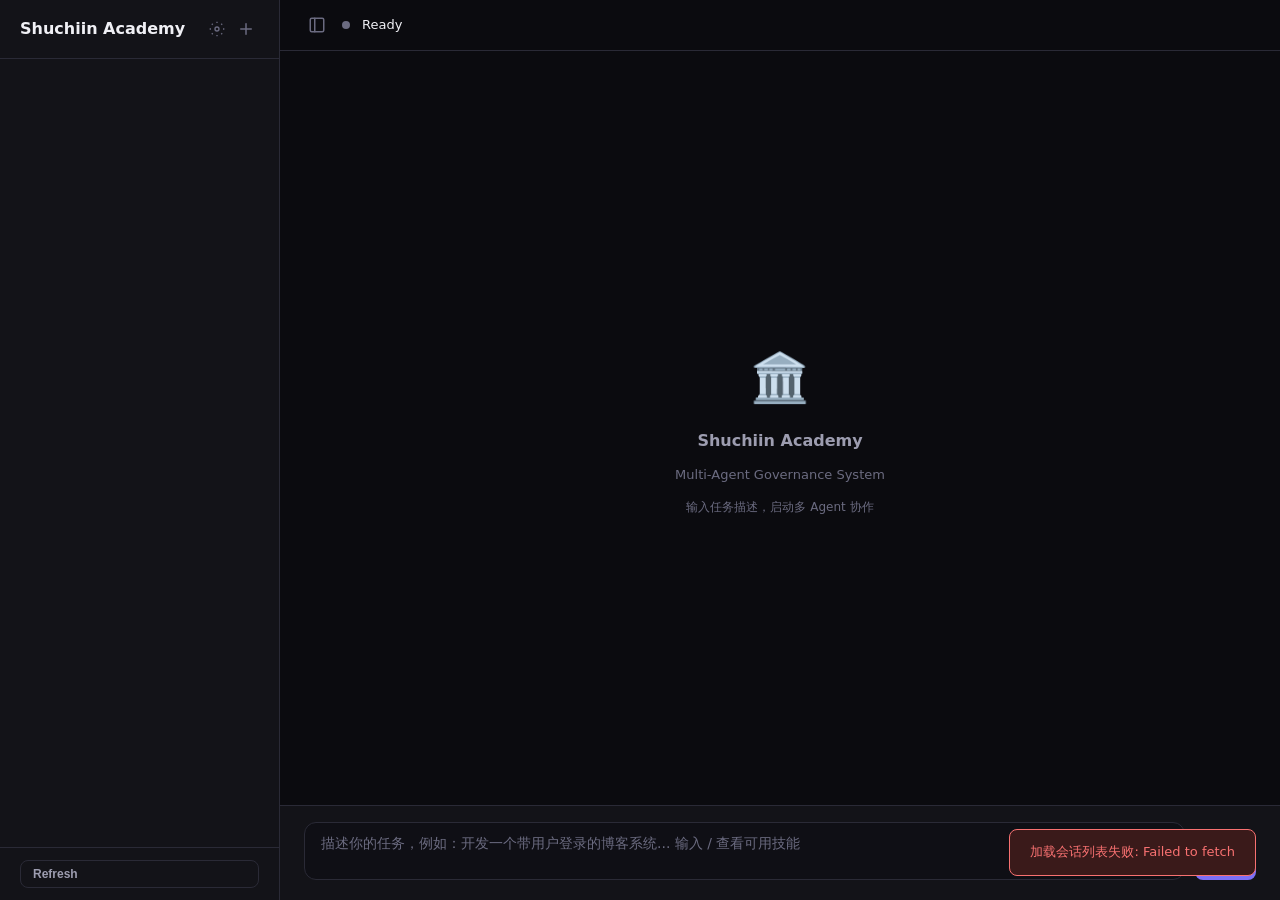
==== static/index.html @ 355af52c "feat: Shuchiin Academy v2.1 — LangGraph 四 Agent 并行工作流 - CEO → Researcher → Developer×2 → Reviewer×2 " ====
<!DOCTYPE html>
<html lang="zh-CN">
<head>
<meta charset="UTF-8">
<meta name="viewport" content="width=device-width, initial-scale=1.0">
<title>Shuchiin Academy</title>
<style>
  :root {
    --bg-root: #0b0b0f;
    --bg-surface: #131318;
    --bg-card: #1a1a22;
    --bg-hover: #22222c;
    --bg-input: #0f0f15;
    --border: #2a2a36;
    --border-focus: #4f4f66;
    --text-primary: #f0f0f5;
    --text-secondary: #9d9db0;
    --text-muted: #6b6b80;
    --accent: #7c6ff7;
    --accent-hover: #9588ff;
    --accent-dim: #2a2545;
    --green: #4ade80;
    --green-dim: #1a3a24;
    --red: #f87171;
    --red-dim: #3a1a1a;
    --yellow: #fbbf24;
    --yellow-dim: #3a3010;
    --blue: #60a5fa;
    --blue-dim: #1a2a40;
    --radius: 12px;
    --radius-sm: 8px;
    --radius-xs: 6px;
    --font-mono: 'JetBrains Mono', 'Fira Code', 'Cascadia Code', monospace;
    --font-sans: -apple-system, BlinkMacSystemFont, 'Segoe UI', system-ui, sans-serif;
    --sidebar-width: 280px;
  }
  * { box-sizing: border-box; margin: 0; padding: 0; }
  body {
    font-family: var(--font-sans);
    background: var(--bg-root);
    color: var(--text-primary);
    min-height: 100vh;
    line-height: 1.6;
    -webkit-font-smoothing: antialiased;
  }
  #app { display: flex; height: 100vh; }

  /* Sidebar */
  #sidebar {
    width: var(--sidebar-width); min-width: var(--sidebar-width);
    background: var(--bg-surface);
    border-right: 1px solid var(--border);
    display: flex; flex-direction: column;
    overflow: hidden;
    transition: width .2s, min-width .2s;
  }
  #sidebar.collapsed {
    width: 0; min-width: 0;
    border-right: none;
  }
  .sidebar-header {
    padding: 16px 20px;
    border-bottom: 1px solid var(--border);
    display: flex; align-items: center; justify-content: space-between;
  }
  .sidebar-header h1 {
    font-size: 16px; font-weight: 600;
    color: var(--text-primary);
  }
  .sidebar-header button {
    background: transparent; border: none; color: var(--text-muted);
    cursor: pointer; padding: 4px; border-radius: var(--radius-xs);
    display: flex; align-items: center; justify-content: center;
    transition: color .15s, background .15s;
  }
  .sidebar-header button:hover { color: var(--text-primary); background: var(--bg-hover); }
  .sidebar-sessions {
    flex: 1; overflow-y: auto; padding: 8px;
  }
  .session-item {
    padding: 10px 12px; border-radius: var(--radius-sm);
    cursor: pointer; font-size: 13px; color: var(--text-secondary);
    transition: background .15s; margin-bottom: 2px;
    display: flex; align-items: center; gap: 8px;
  }
  .session-item:hover { background: var(--bg-hover); color: var(--text-primary); }
  .session-item.active { background: var(--accent-dim); color: var(--accent); }
  .session-item .icon { font-size: 14px; flex-shrink: 0; }
  .session-item .title {
    flex: 1; min-width: 0;
    overflow: hidden; text-overflow: ellipsis; white-space: nowrap;
  }
  .session-item .steps {
    font-size: 11px; color: var(--text-muted);
    background: var(--bg-card); padding: 2px 8px; border-radius: 10px;
    flex-shrink: 0;
  }
  .sidebar-footer {
    padding: 12px 20px; border-top: 1px solid var(--border);
    display: flex; gap: 8px;
  }

  /* Main */
  #main {
    flex: 1; display: flex; flex-direction: column;
    overflow: hidden; min-width: 0;
  }
  .main-header {
    padding: 12px 24px; border-bottom: 1px solid var(--border);
    display: flex; align-items: center; gap: 12px;
    flex-shrink: 0;
  }
  .main-header .status-dot {
    width: 8px; height: 8px; border-radius: 50%; display: inline-block;
  }
  .status-dot.idle { background: var(--text-muted); }
  .status-dot.running { background: var(--green); animation: pulse 1.5s infinite; }
  .status-dot.error { background: var(--red); }
  .status-dot.disconnected { background: var(--yellow); }
  @keyframes pulse { 0%,100%{opacity:1} 50%{opacity:.4} }
  .main-header .status-text { font-size: 13px; font-weight: 500; }
  .main-header .spacer { flex: 1; }

  /* Chat area */
  .chat-area {
    flex: 1; overflow-y: auto; padding: 24px;
    display: flex; flex-direction: column; gap: 16px;
  }

  /* Input area */
  .input-area {
    padding: 16px 24px 20px; border-top: 1px solid var(--border);
    background: var(--bg-surface);
  }
  .input-row { display: flex; gap: 10px; align-items: flex-end; }
  #task-input {
    flex: 1; resize: none;
    background: var(--bg-input); color: var(--text-primary);
    border: 1px solid var(--border); border-radius: var(--radius);
    padding: 12px 16px; font-size: 14px; font-family: var(--font-sans);
    outline: none; min-height: 48px; max-height: 120px;
    transition: border-color .2s;
  }
  #task-input:focus { border-color: var(--accent); }
  #task-input::placeholder { color: var(--text-muted); }
  .btn {
    display: inline-flex; align-items: center; gap: 6px;
    padding: 10px 18px; border-radius: var(--radius-sm);
    font-size: 13px; font-weight: 600; cursor: pointer; border: none;
    transition: all .15s; white-space: nowrap;
  }
  .btn-primary { background: var(--accent); color: #fff; }
  .btn-primary:hover { background: var(--accent-hover); }
  .btn-primary:disabled { opacity: .4; cursor: not-allowed; }
  .btn-ghost {
    background: transparent; color: var(--text-secondary);
    border: 1px solid var(--border);
  }
  .btn-ghost:hover { background: var(--bg-hover); color: var(--text-primary); }
  .btn-sm { padding: 6px 12px; font-size: 12px; }

  /* Cards */
  .card {
    background: var(--bg-card); border: 1px solid var(--border);
    border-radius: var(--radius); padding: 16px;
    animation: fadeIn .2s;
  }
  .card.user { border-left: 3px solid var(--accent); }
  .card.system { border-left: 3px solid var(--border); }
  .card.task-card { border-left: 3px solid var(--blue); }
  .card-header {
    font-size: 12px; font-weight: 600; color: var(--text-muted);
    margin-bottom: 8px; text-transform: uppercase; letter-spacing: .5px;
  }

  /* Task Panel */
  .task-panel { display: flex; flex-direction: column; gap: 8px; }
  .task-card {
    background: var(--bg-card); border: 1px solid var(--border);
    border-radius: var(--radius-sm); padding: 12px 16px;
    transition: border-color .3s, background .3s;
    animation: fadeIn .2s;
  }
  .task-card.running { border-color: var(--accent); }
  .task-card.done { border-left: 3px solid var(--green); opacity: .85; }
  .task-card-header {
    display: flex; align-items: center; gap: 8px;
    font-size: 13px; font-weight: 600; color: var(--text-primary);
  }
  .task-card-header .role-badge {
    font-size: 11px; padding: 2px 8px; border-radius: 10px;
    background: var(--accent-dim); color: var(--accent); flex-shrink: 0;
  }
  .task-card.done .role-badge { background: var(--green-dim); color: var(--green); }
  .task-desc { flex: 1; }
  .task-chain {
    margin-top: 8px; margin-left: 22px; padding-left: 12px;
    border-left: 2px solid var(--border);
    display: flex; flex-direction: column; gap: 4px;
  }
  .chain-step {
    font-size: 11px; color: var(--text-muted); padding: 2px 0;
    display: flex; align-items: center; gap: 6px;
  }
  .chain-step .dot {
    width: 6px; height: 6px; border-radius: 50%; flex-shrink: 0;
    background: var(--border);
  }
  .chain-step.research .dot { background: #c084fc; }
  .chain-step.review-pass .dot { background: var(--green); }

  /* Result summary */
  .result-summary {
    display: flex; gap: 12px; flex-wrap: wrap; margin-top: 12px;
  }
  .stat {
    background: var(--bg-card); border: 1px solid var(--border);
    border-radius: var(--radius-sm); padding: 12px 16px;
    text-align: center; min-width: 80px;
  }
  .stat .value { font-size: 20px; font-weight: 700; }
  .stat .label { font-size: 11px; color: var(--text-muted); margin-top: 2px; }
  .stat.green .value { color: var(--green); }
  .stat.blue .value { color: var(--blue); }

  /* Loading */
  .spinner {
    width: 18px; height: 18px; border: 2px solid var(--border);
    border-top-color: var(--accent); border-radius: 50%;
    animation: spin .6s linear infinite; display: none;
  }
  .spinner.active { display: inline-block; }
  @keyframes spin { to { transform: rotate(360deg); } }

  /* Toast */
  #toast {
    position: fixed; bottom: 24px; right: 24px;
    padding: 12px 20px; border-radius: var(--radius-sm);
    font-size: 13px; font-weight: 500; z-index: 100;
    opacity: 0; transform: translateY(10px);
    transition: all .3s;
  }
  #toast.show { opacity: 1; transform: translateY(0); }
  #toast.error { background: var(--red-dim); color: var(--red); border: 1px solid var(--red); }
  #toast.success { background: var(--green-dim); color: var(--green); border: 1px solid var(--green); }
  #toast.warn { background: var(--yellow-dim); color: var(--yellow); border: 1px solid var(--yellow); }

  /* Empty state */
  .empty-state {
    display: flex; flex-direction: column; align-items: center; justify-content: center;
    height: 100%; gap: 12px; color: var(--text-muted);
  }
  .empty-state .emoji { font-size: 48px; }
  .empty-state h3 { font-size: 16px; color: var(--text-secondary); }

  /* Scrollbar */
  ::-webkit-scrollbar { width: 6px; }
  ::-webkit-scrollbar-track { background: transparent; }
  ::-webkit-scrollbar-thumb { background: var(--border); border-radius: 3px; }
  ::-webkit-scrollbar-thumb:hover { background: var(--border-focus); }

/* Skill autocomplete dropdown */
.skill-dropdown {
  position: absolute; bottom: 100%; left: 0; right: 0;
  background: var(--bg-card); border: 1px solid var(--border);
  border-radius: var(--radius-sm); max-height: 200px; overflow-y: auto;
  display: none; z-index: 10; margin-bottom: 4px;
}
.skill-dropdown.show { display: block; }
.skill-dropdown-item {
  padding: 8px 14px; cursor: pointer; font-size: 13px;
  border-bottom: 1px solid var(--border);
  display: flex; flex-direction: column; gap: 2px;
}
.skill-dropdown-item:last-child { border-bottom: none; }
.skill-dropdown-item:hover { background: var(--bg-hover); }
.skill-dropdown-item .skill-name { color: var(--accent); font-weight: 600; }
.skill-dropdown-item .skill-desc { color: var(--text-muted); font-size: 11px; }

  /* File plan display */
  .file-plan {
    margin-top: 8px; margin-left: 22px; padding-left: 12px;
    border-left: 2px solid var(--accent-dim);
    display: flex; flex-direction: column; gap: 2px;
  }
  .file-plan-header {
    font-size: 11px; font-weight: 600; color: var(--accent);
    margin-bottom: 4px; display: flex; align-items: center; gap: 6px;
  }
  .file-item {
    font-size: 11px; color: var(--text-muted);
    padding: 1px 0; display: flex; align-items: center; gap: 6px;
    transition: color .3s;
  }
  .file-item.done { color: var(--green); }
  .file-item .file-icon { font-size: 12px; flex-shrink: 0; width: 16px; text-align: center; }
  .file-item .file-name {
    font-family: var(--font-mono); font-size: 11px;
    flex: 1; min-width: 0; overflow: hidden; text-overflow: ellipsis; white-space: nowrap;
  }
  .file-item .file-size { font-size: 10px; color: var(--text-muted); flex-shrink: 0; }
  .file-item.done .file-size { color: var(--green); }

  /* Animations */
  @keyframes fadeIn { from { opacity: 0; transform: translateY(-4px); } to { opacity: 1; transform: translateY(0); } }
</style>
</head>
<body>
<div id="app">
  <!-- Sidebar -->
  <aside id="sidebar">
    <div class="sidebar-header">
      <h1>Shuchiin Academy</h1>
      <div style="display:flex;gap:4px">
        <button onclick="openConstitution()" title="编辑偏好" style="background:transparent;border:none;color:var(--text-muted);cursor:pointer;padding:4px;border-radius:6px">
          <svg width="16" height="16" viewBox="0 0 24 24" fill="none" stroke="currentColor" stroke-width="2"><circle cx="12" cy="12" r="3"/><path d="M12 1v2M12 21v2M4.22 4.22l1.42 1.42M18.36 18.36l1.42 1.42M1 12h2M21 12h2M4.22 19.78l1.42-1.42M18.36 5.64l1.42-1.42"/></svg>
        </button>
        <button onclick="newSession()" title="New Session">
          <svg width="18" height="18" viewBox="0 0 24 24" fill="none" stroke="currentColor" stroke-width="2" stroke-linecap="round" stroke-linejoin="round"><line x1="12" y1="5" x2="12" y2="19"></line><line x1="5" y1="12" x2="19" y2="12"></line></svg>
        </button>
      </div>
    </div>
    <div class="sidebar-sessions" id="session-list"></div>
    <div class="sidebar-footer">
      <button class="btn btn-ghost btn-sm" onclick="refreshSessions()" style="flex:1">Refresh</button>
    </div>
  </aside>

  <!-- Main -->
  <main id="main">
    <div class="main-header">
      <button onclick="toggleSidebar()" style="background:none;border:none;color:var(--text-muted);cursor:pointer;display:flex;align-items:center;padding:4px;border-radius:6px" title="Toggle Sidebar">
        <svg width="18" height="18" viewBox="0 0 24 24" fill="none" stroke="currentColor" stroke-width="2" stroke-linecap="round" stroke-linejoin="round"><rect x="3" y="3" width="18" height="18" rx="2" ry="2"></rect><line x1="9" y1="3" x2="9" y2="21"></line></svg>
      </button>
      <span class="status-dot idle" id="status-dot"></span>
      <span class="status-text" id="status-text">Ready</span>
      <span class="spacer"></span>
    </div>

    <div class="chat-area" id="chat-area">
      <div class="empty-state">
        <div class="emoji">🏛️</div>
        <h3>Shuchiin Academy</h3>
        <p style="font-size:13px;color:var(--text-muted)">Multi-Agent Governance System</p>
        <p style="font-size:12px;color:var(--text-muted)">输入任务描述，启动多 Agent 协作</p>
      </div>
    </div>

    <div class="input-area">
      <div class="input-row" style="position:relative">
        <div class="skill-dropdown" id="skill-dropdown"></div>
        <textarea id="task-input" rows="2"
          placeholder="描述你的任务，例如：开发一个带用户登录的博客系统... 输入 / 查看可用技能"
          onkeydown="if(event.key==='Enter'&&!event.shiftKey){event.preventDefault();submitTask()}"
          oninput="handleSkillAutocomplete(event)"></textarea>
        <button class="btn btn-primary" id="submit-btn" onclick="submitTask()">
          <span class="spinner" id="spinner"></span>
          <span id="submit-text">Run</span>
        </button>
      </div>
    </div>
  </main>
</div>
<div id="toast"></div>

<!-- Constitution Editor Modal -->
<div id="constitution-modal" style="display:none;position:fixed;inset:0;z-index:200;background:rgba(0,0,0,.6);align-items:center;justify-content:center">
  <div style="background:var(--bg-card);border:1px solid var(--border);border-radius:var(--radius);padding:24px;width:min(640px,90vw);max-height:80vh;display:flex;flex-direction:column">
    <div style="display:flex;align-items:center;justify-content:space-between;margin-bottom:16px">
      <h2 style="font-size:16px;font-weight:600">编辑用户宪法 (~/.shuchiin/constitution.yaml)</h2>
      <button onclick="closeConstitution()" style="background:transparent;border:none;color:var(--text-muted);cursor:pointer;font-size:20px">&times;</button>
    </div>
    <textarea id="constitution-editor" style="flex:1;min-height:300px;background:var(--bg-input);color:var(--text-primary);border:1px solid var(--border);border-radius:var(--radius-sm);padding:12px;font-family:var(--font-mono);font-size:12px;line-height:1.6;resize:vertical;outline:none" spellcheck="false"></textarea>
    <div style="display:flex;gap:8px;margin-top:12px;justify-content:flex-end">
      <button class="btn btn-ghost btn-sm" onclick="closeConstitution()">取消</button>
      <button class="btn btn-primary btn-sm" onclick="saveConstitution()">保存</button>
    </div>
  </div>
</div>

<script>
// ═══════════════════════════════════════════════════════════════════
// Config — 使用 127.0.0.1 绕过浏览器代理（永不拦截 IP 直连）
// ═══════════════════════════════════════════════════════════════════
const API_BASE = 'http://127.0.0.1:8000';
const WS_BASE  = 'ws://127.0.0.1:8000';
const FALLBACK_API_BASE = 'http://localhost:8000';
const FALLBACK_WS_BASE  = 'ws://localhost:8000';

// 运行时可变：首次失败后自动切换为 fallback
let activeApiBase = API_BASE;
let activeWsBase  = WS_BASE;

// ═══════════════════════════════════════════════════════════════════
// State
// ═══════════════════════════════════════════════════════════════════
let ws = null;
let currentThreadId = null;
let isRunning = false;
let isContinuing = false;  // 是否在继续之前的对话
let sidebarOpen = true;
let wsReconnectTimer = null;
let wsReconnectAttempts = 0;
const MAX_WS_RECONNECT = 10;

// ═══════════════════════════════════════════════════════════════════
// API Helper — 自动 fallback
// ═══════════════════════════════════════════════════════════════════

/**
 * 调用后端 API，带自动 fallback：
 *   1. 先试 activeApiBase（默认 127.0.0.1:8000 — 绕过代理）
 *   2. 网络错误时自动切换为 localhost:8000 重试一次
 *   3. 再次失败则抛出异常，由调用方 showToast
 */
async function apiFetch(path, options = {}) {
  try {
    const res = await fetch(activeApiBase + path, options);
    return res;
  } catch (e) {
    // 仅在尚未切换且是网络错误时尝试 fallback
    if (activeApiBase !== FALLBACK_API_BASE && e instanceof TypeError) {
      console.warn('API %s unreachable, switching to fallback %s', activeApiBase, FALLBACK_API_BASE);
      activeApiBase = FALLBACK_API_BASE;
      activeWsBase  = FALLBACK_WS_BASE;
      try {
        const res = await fetch(activeApiBase + path, options);
        console.info('Fallback OK, now using %s', activeApiBase);
        return res;
      } catch (e2) {
        showToast('无法连接后端服务，请确认 server 是否已启动（python -m src.server）', 'error');
        throw e2;
      }
    }
    showToast('网络错误：无法连接 ' + activeApiBase + path, 'error');
    throw e;
  }
}

// ═══════════════════════════════════════════════════════════════════
// Sidebar
// ═══════════════════════════════════════════════════════════════════
function toggleSidebar() {
  sidebarOpen = !sidebarOpen;
  document.getElementById('sidebar').classList.toggle('collapsed', !sidebarOpen);
}

// ═══════════════════════════════════════════════════════════════════
// WebSocket — 自动重连
// ═══════════════════════════════════════════════════════════════════
function connectWS(threadId) {
  // 清除旧连接和重连计时器
  if (ws) {
    try { ws.close(); } catch (_) {}
    ws = null;
  }
  if (wsReconnectTimer) {
    clearTimeout(wsReconnectTimer);
    wsReconnectTimer = null;
  }

  const url = `${activeWsBase}/ws/${threadId}`;
  console.log('WS connecting: %s', url);

  try {
    ws = new WebSocket(url);
  } catch (e) {
    console.error('WebSocket constructor failed:', e);
    setStatus('disconnected', 'WS Failed');
    scheduleReconnect(threadId);
    return;
  }

  ws.onopen = () => {
    console.log('WS connected: %s', threadId);
    wsReconnectAttempts = 0;  // 重置计数器
    if (isRunning) {
      setStatus('running', 'Running...');
    }
  };

  ws.onmessage = (e) => {
    try {
      const event = JSON.parse(e.data);
      handleEvent(event);
    } catch (err) {
      console.error('WS parse error:', err);
    }
  };

  ws.onclose = (e) => {
    console.log('WS closed: code=%s reason=%s', e.code, e.reason || '(none)');
    if (isRunning) {
      setStatus('disconnected', 'Disconnected — reconnecting...');
      scheduleReconnect(threadId);
    } else {
      setStatus('idle', 'Ready');
    }
  };

  ws.onerror = (e) => {
    console.error('WS error:', e);
    // onclose 会紧随其后触发，重连逻辑在 onclose 中处理
  };
}

function scheduleReconnect(threadId) {
  if (wsReconnectAttempts >= MAX_WS_RECONNECT) {
    console.error('WS max reconnect attempts (%d) reached, giving up', MAX_WS_RECONNECT);
    setStatus('error', 'WebSocket 连接失败');
    showToast('WebSocket 重连失败（已尝试 ' + MAX_WS_RECONNECT + ' 次）', 'error');
    isRunning = false;
    updateSubmitButton();
    return;
  }
  wsReconnectAttempts++;
  const delay = Math.min(3000 * wsReconnectAttempts, 15000); // 3s → 6s → 9s → ... → 15s
  console.log('WS reconnect #%d in %dms', wsReconnectAttempts, delay);
  wsReconnectTimer = setTimeout(() => connectWS(threadId), delay);
}

// ═══════════════════════════════════════════════════════════════════
// Task Panel
// ═══════════════════════════════════════════════════════════════════
const taskCards = new Map();
let panelEl = null;

// 文件计划追踪：{task_id: {container: el, items: {filename: el}}}
const filePlans = new Map();

function ensurePanel() {
  const chat = document.getElementById('chat-area');
  const empty = chat.querySelector('.empty-state');
  if (empty) empty.remove();
  if (!panelEl) {
    panelEl = document.createElement('div');
    panelEl.className = 'task-panel';
    chat.appendChild(panelEl);
  }
  return panelEl;
}

const ROLE_LABELS = {frontend:'🎨前端',backend:'⚙️后端',auth:'🔐认证',general:'🔧全栈',chat:'💬',data_analysis:'📊数据分析',report:'📝报告',research:'🧠调研'};
const ASSIGNEE_LABELS = {developer:'Dev',researcher:'Research',ceo:'CEO',reviewer:'Review',writer:'Writer'};

function getOrCreateCard(tid, desc, role, assignee) {
  if (taskCards.has(tid)) {
    const c = taskCards.get(tid);
    if (desc) c.desc = desc;
    if (assignee) c.assignee = assignee;
    return c;
  }
  const panel = ensurePanel();
  const el = document.createElement('div');
  el.className = 'task-card running';
  const roleLabel = ROLE_LABELS[role] || (role ? `📋${role}` : '📋');
  const assigneeLabel = ASSIGNEE_LABELS[assignee] || (assignee || '');
  const shortDesc = escapeHtml((desc || tid).slice(0, 50));
  const assigneeBadge = assigneeLabel ? `<span style="font-size:10px;padding:1px 6px;border-radius:8px;background:var(--bg-hover);color:var(--text-muted);flex-shrink:0;font-family:var(--font-mono)">${assigneeLabel}</span>` : '';
  el.innerHTML = `<div class="task-card-header">
    <span class="role-badge">${roleLabel}</span>
    ${assigneeBadge}
    <span class="task-desc">${shortDesc}</span>
  </div>`;
  const chain = document.createElement('div');
  chain.className = 'task-chain';
  el.appendChild(chain);
  panel.insertBefore(el, panel.firstChild);
  const card = { el, chain, status: 'running', desc: shortDesc, assignee: assignee || '', role: role || '' };
  taskCards.set(tid, card);
  return card;
}

function updateCardStatus(tid, status, label) {
  const card = taskCards.get(tid);
  if (!card) return;
  card.status = status;
  card.el.className = 'task-card ' + status;
  if (label) {
    const descEl = card.el.querySelector('.task-desc');
    if (descEl) descEl.textContent = label;
  }
}

function addChainStep(tid, className, text) {
  const card = taskCards.get(tid);
  if (!card) return;
  const step = document.createElement('div');
  step.className = 'chain-step ' + (className || '');
  step.innerHTML = `<span class="dot"></span>${escapeHtml(text)}`;
  card.chain.appendChild(step);
}

// ═══════════════════════════════════════════════════════════════════
// Event Handler
// ═══════════════════════════════════════════════════════════════════
function handleEvent(event) {
  const { type } = event;

  switch (type) {
    case 'node_start':
      if (event.node === 'ceo' || event.node === 'ceo_feedback') {
        const step = document.createElement('div');
        step.style.cssText = 'font-size:11px;color:var(--text-muted);padding:2px 0';
        step.textContent = event.data || event.node;
        const panel = ensurePanel();
        panel.appendChild(step);
      }
      break;

    case 'task_created': {
      const { task_id, assignee, role, description } = event;
      const card = getOrCreateCard(task_id, description, role, assignee);
      card.status = 'pending';
      card.el.className = 'task-card pending';
      break;
    }

    case 'task_running': {
      const { task_id, task_desc, node, role } = event;
      const assignee = (node && node.startsWith('developer_')) ? 'developer'
        : (node && node.startsWith('writer_')) ? 'writer'
        : (node === 'researcher' ? 'researcher' : '');
      const card = getOrCreateCard(task_id, task_desc, role || 'general', assignee);
      updateCardStatus(task_id, 'running');
      if (node && node.startsWith('developer_')) {
        addChainStep(task_id, '', `Dev 编写代码中...`);
      } else if (node && node.startsWith('writer_')) {
        addChainStep(task_id, '', `Writer 撰写文档中...`);
      } else if (node === 'researcher') {
        addChainStep(task_id, 'research', `Researcher 调研: ${task_desc}`);
      }
      break;
    }

    case 'task_done': {
      const { task_id, node, data } = event;
      if (node && node.startsWith('developer_')) {
        addChainStep(task_id, 'review-pass', '✅ 代码完成 → 提交审查');
      } else if (node && node.startsWith('writer_')) {
        addChainStep(task_id, 'review-pass', '✅ 文档完成 → 提交审查');
      } else if (node === 'researcher') {
        addChainStep(task_id, 'research', '✅ 调研完成');
        updateCardStatus(task_id, 'done');
      }
      break;
    }

    case 'review': {
      const { task_id, score, passed, needs, summary } = event;
      const card = taskCards.get(task_id);
      if (!card) break;
      const icon = passed ? '✅' : '❌';
      const cls = passed ? 'review-pass' : 'review-fail';
      let detail = `${icon} Reviewer: ${score}分`;
      if (!passed) {
        detail += needs === 'research' ? ' → 知识缺口，派遣 Researcher' : ' → 代码质量，重做';
      }
      detail += ` (${(summary||'').slice(0,40)})`;
      addChainStep(task_id, cls, detail);

      if (passed && score >= 80) {
        updateCardStatus(task_id, 'done', card.desc);
      }
      break;
    }

    case 'task_dispatch': {
      const { task_id, assignee, role, status, description } = event;
      if (assignee === 'researcher') {
        getOrCreateCard(task_id, description, role || 'research', 'researcher');
        addChainStep(task_id, 'research', `🧠 Researcher 接手: ${(description||'').slice(0,50)}`);
        updateCardStatus(task_id, 'running');
      } else {
        const card = taskCards.get(task_id);
        if (!card) break;
        if (status === 'pending') {
          addChainStep(task_id, 'retry', `📝 Dev 重做: ${(description||'').slice(0,50)}`);
          updateCardStatus(task_id, 'running', card.desc);
        } else if (status === 'blocked') {
          updateCardStatus(task_id, 'blocked');
        }
      }
      break;
    }

    case 'file_plan': {
      // 文件计划事件：在 task card 下展示文件列表
      const { task_id, files, total } = event;
      const card = taskCards.get(task_id);
      if (!card) break;

      // 移除旧的文件计划
      const oldPlan = filePlans.get(task_id);
      if (oldPlan && oldPlan.container) {
        oldPlan.container.remove();
      }

      // 创建文件计划容器
      const planContainer = document.createElement('div');
      planContainer.className = 'file-plan';
      planContainer.innerHTML = `<div class="file-plan-header">📋 ${total} 个文件并行生成中...</div>`;

      const items = {};
      files.forEach(f => {
        const item = document.createElement('div');
        item.className = 'file-item';
        item.innerHTML = `<span class="file-icon">⏳</span><span class="file-name">${escapeHtml(f)}</span><span class="file-size">等待中</span>`;
        planContainer.appendChild(item);
        items[f] = item;
      });

      card.el.appendChild(planContainer);
      filePlans.set(task_id, { container: planContainer, items, total, done: 0 });
      break;
    }

    case 'file_done': {
      // 单个文件完成事件
      const { task_id, file, chars } = event;
      const plan = filePlans.get(task_id);
      if (!plan) break;

      const item = plan.items[file];
      if (!item) break;  // 未知文件，忽略

      // 防重复：已标记 done 的不重复计数
      const wasDone = item.classList.contains('done');
      if (!wasDone) {
        item.className = 'file-item done';
        const icon = item.querySelector('.file-icon');
        if (icon) icon.textContent = '📄';
        plan.done = (plan.done || 0) + 1;
      }

      // 更新大小显示（总是更新，可能最后一次才是完整内容）
      const size = item.querySelector('.file-size');
      if (size) size.textContent = chars >= 1000 ? `${(chars/1000).toFixed(1)}KB` : `${chars}B`;

      // 更新 header
      const header = plan.container.querySelector('.file-plan-header');
      if (header) {
        if (plan.done >= plan.total) {
          header.innerHTML = `✅ ${plan.total} 个文件全部生成完成`;
          header.style.color = 'var(--green)';
        } else {
          header.textContent = `📋 ${plan.done}/${plan.total} 个文件已生成`;
        }
      }
      break;
    }

    case 'file_save': {
      // 保存完成事件 — 如果有HTML预览链接，立刻展示
      const { task_id, total_chars, file_count, html_url } = event;
      const card = taskCards.get(task_id);
      if (!card) break;
      addChainStep(task_id, 'review-pass',
        `💾 ${file_count} 文件保存完成 (${total_chars >= 1000 ? (total_chars/1000).toFixed(1)+'KB' : total_chars+'B'})`);
      // 有预览链接立刻展示可点击的页面入口
      if (html_url) {
        const linkCard = document.createElement('div');
        linkCard.className = 'card system';
        linkCard.style.cssText = 'margin-top:12px;border-left:3px solid var(--green);';
        linkCard.innerHTML = `<div style="font-weight:700;margin-bottom:8px;font-size:14px">🌐 页面已生成，点击查看</div>
          <a href="${html_url}" target="_blank" style="display:inline-flex;align-items:center;gap:8px;padding:12px 20px;background:var(--accent);color:#fff;border-radius:8px;text-decoration:none;font-weight:600;font-size:14px;transition:all.2s"
            onmouseover="this.style.background='var(--accent-hover)';this.style.transform='scale(1.02)'"
            onmouseout="this.style.background='var(--accent)';this.style.transform='scale(1)'">
            🔗 打开页面 → ${html_url}</a>`;
        document.getElementById('chat-area').appendChild(linkCard);
        document.getElementById('chat-area').scrollTop = document.getElementById('chat-area').scrollHeight;
      }
      break;
    }

    case 'workflow_complete':
      showResult(event);
      setStatus('idle', 'Complete');
      isRunning = false;
      isContinuing = true;  // 完成后可以继续对话
      document.getElementById('task-input').placeholder = '继续对话… 输入新的指令追加到当前话题';
      updateSubmitButton();
      // 停止重连 + 清理文件计划
      if (wsReconnectTimer) { clearTimeout(wsReconnectTimer); wsReconnectTimer = null; }
      wsReconnectAttempts = 0;
      filePlans.clear();
      refreshSessions();
      break;

    case 'error':
      showToast(event.data ? event.data.slice(0, 120) : 'Error', 'error');
      setStatus('error', 'Error');
      isRunning = false;
      updateSubmitButton();
      if (wsReconnectTimer) { clearTimeout(wsReconnectTimer); wsReconnectTimer = null; }
      const chat = document.getElementById('chat-area');
      const errCard = document.createElement('div');
      errCard.className = 'card system';
      errCard.style.marginTop = '12px';
      errCard.style.borderLeft = '3px solid var(--red)';
      const errText = event.data || 'Unknown error';
      errCard.innerHTML = `<div style="font-weight:700;margin-bottom:8px;font-size:14px;color:var(--red)">❌ Error</div>
        <pre style="white-space:pre-wrap;font-size:12px;line-height:1.6;color:var(--text-secondary);max-height:300px;overflow:auto">${escapeHtml(errText)}</pre>`;
      chat.appendChild(errCard);
      chat.scrollTop = chat.scrollHeight;
      break;
  }
}

// ═══════════════════════════════════════════════════════════════════
// UI
// ═══════════════════════════════════════════════════════════════════
function setStatus(status, text) {
  const dot = document.getElementById('status-dot');
  dot.className = 'status-dot ' + status;
  document.getElementById('status-text').textContent = text || status;
}

function updateSubmitButton() {
  const btn = document.getElementById('submit-btn');
  const spinner = document.getElementById('spinner');
  const text = document.getElementById('submit-text');
  if (!btn || !spinner || !text) return;
  btn.disabled = isRunning;
  spinner.className = 'spinner' + (isRunning ? ' active' : '');
  text.textContent = isRunning ? ' Running' : 'Run';
}

// ── 结果显示 ──
function showResult(event) {
  const chat = document.getElementById('chat-area');
  const empty = chat.querySelector('.empty-state');
  if (empty) empty.remove();

  const { task_ledger, done, total, approved, direct_answer, html_url, review_score } = event;
  const icon = approved ? '✅' : '⚠️';

  let html = '';

  // ── 预览链接 — 有就放最上面，最大最醒目 ──
  if (html_url) {
    html += `<a href="${html_url}" target="_blank" style="display:flex;align-items:center;gap:10px;margin-bottom:16px;padding:16px 28px;background:linear-gradient(135deg,var(--accent),var(--accent-hover));color:#fff;border-radius:10px;text-decoration:none;font-weight:700;font-size:16px;box-shadow:0 4px 12px rgba(124,111,247,.3);transition:all.2s"
      onmouseover="this.style.transform='scale(1.03)';this.style.boxShadow='0 6px 20px rgba(124,111,247,.5)'"
      onmouseout="this.style.transform='scale(1)';this.style.boxShadow='0 4px 12px rgba(124,111,247,.3)'"
      >🌐 点击查看生成的页面 →</a>`;
  }

  // ── 摘要 ──
  html += `<div style="font-weight:700;margin-bottom:12px;font-size:15px">${icon} 工作流完成 (${review_score || '?'}分)</div>`;

  if (direct_answer) {
    html += `<div style="white-space:pre-wrap;line-height:1.7;margin-bottom:12px;font-size:13px;color:var(--text-secondary)">${escapeHtml(direct_answer)}</div>`;
  }

  html += '<div class="result-summary">';
  html += `<div class="stat green"><div class="value">${done}/${total}</div><div class="label">完成任务</div></div>`;
  html += `<div class="stat ${approved ? 'green' : 'red'}"><div class="value">${approved ? 'PASS' : 'WARN'}</div><div class="label">审批结果</div></div>`;
  html += '</div>';

  if (task_ledger && task_ledger.length) {
    html += '<div class="task-panel" style="margin-top:12px">';
    for (const t of task_ledger) {
      const statusIcon = t.status === 'done' ? '✅' : t.status === 'running' ? '🔄' : t.status === 'blocked' ? '🔒' : '⏳';
      const cls = t.status === 'done' ? 'done' : t.status === 'running' ? 'running' : '';
      const roleBadge = ROLE_LABELS[t.role] || (t.role || '');
      const assigneeBadge = ASSIGNEE_LABELS[t.assignee] || (t.assignee || '');
      html += `<div class="task-card ${cls}">`;
      html += `<div class="task-card-header">`;
      html += `<span class="role-badge">${assigneeBadge} ${roleBadge}</span>`;
      html += `<span class="task-desc">${statusIcon} ${escapeHtml(t.description || t.summary || '')}</span>`;
      html += `</div></div>`;
    }
    html += '</div>';
  }

  const card = document.createElement('div');
  card.className = 'card system';
  card.style.marginTop = '12px';
  card.innerHTML = html;
  chat.appendChild(card);
  chat.scrollTop = chat.scrollHeight;
}

function showToast(msg, type) {
  const t = document.getElementById('toast');
  t.textContent = msg;
  t.className = type + ' show';
  setTimeout(() => { t.className = ''; }, 5000);
}

// ═══════════════════════════════════════════════════════════════════
// API Actions
// ═══════════════════════════════════════════════════════════════════
async function submitTask() {
  const input = document.getElementById('task-input');
  const text = input.value.trim();
  if (!text || isRunning) return;

  input.value = '';
  isRunning = true;
  updateSubmitButton();
  setStatus('running', 'Starting...');

  // 如果是继续对话，复用已有 thread_id；否则生成新的
  if (!isContinuing || !currentThreadId) {
    const now = new Date();
    const pad = n => String(n).padStart(2, '0');
    currentThreadId = 'session-' + now.getFullYear() +
      pad(now.getMonth()+1) + pad(now.getDate()) + '-' +
      pad(now.getHours()) + pad(now.getMinutes()) + pad(now.getSeconds());
    isContinuing = false;
  }

  // 渲染用户消息卡
  const chat = document.getElementById('chat-area');
  const empty = chat.querySelector('.empty-state');
  if (empty) empty.remove();
  // 清除旧的任务面板
  taskCards.clear(); panelEl = null; filePlans.clear();

  const userCard = document.createElement('div');
  userCard.className = 'card user';
  userCard.innerHTML = `<div class="card-header">📋 Task</div><div>${escapeHtml(text)}</div>`;
  chat.appendChild(userCard);
  chat.scrollTop = chat.scrollHeight;

  // 先建 WS（时序任意：后端有 Buffer-then-Flush 保护）
  connectWS(currentThreadId);

  try {
    const res = await apiFetch('/api/run/stream', {
      method: 'POST',
      headers: { 'Content-Type': 'application/json' },
      body: JSON.stringify({ user_input: text, thread_id: currentThreadId }),
    });
    if (!res.ok) {
      let errMsg = 'Unknown error';
      try {
        const err = await res.json();
        errMsg = err.error || errMsg;
      } catch (_) {
        errMsg = 'HTTP ' + res.status + ' ' + res.statusText;
      }
      throw new Error(errMsg);
    }
    // HTTP 202-like：立即返回 thread_id，后续事件走 WS
  } catch (e) {
    console.error('submitTask failed:', e);
    showToast('任务启动失败: ' + e.message, 'error');
    setStatus('error', 'Submit Failed');
    isRunning = false;
    updateSubmitButton();
    if (ws) { try { ws.close(); } catch (_) {} ws = null; }
  }
}

async function refreshSessions() {
  try {
    const res = await apiFetch('/api/sessions');
    if (!res.ok) throw new Error('HTTP ' + res.status);
    const data = await res.json();
    renderSessions(data.sessions || []);
  } catch (e) {
    console.error('Failed to load sessions:', e);
    showToast('加载会话列表失败: ' + e.message, 'error');
  }
}

function renderSessions(sessions) {
  const list = document.getElementById('session-list');
  if (!sessions.length) {
    list.innerHTML = '<div style="padding:16px;text-align:center;color:var(--text-muted);font-size:13px">No sessions yet</div>';
    return;
  }

  // 先渲染占位骨架
  list.innerHTML = sessions.map(s => {
    const active = s.thread_id === currentThreadId ? ' active' : '';
    return `<div class="session-item${active}" data-thread-id="${s.thread_id}" onclick="selectSession('${s.thread_id}')">
      <span class="icon">💬</span>
      <span class="title" style="overflow:hidden;text-overflow:ellipsis;white-space:nowrap" title="加载中…">加载中…</span>
      <span class="steps">${s.steps || 0}</span>
    </div>`;
  }).join('');

  // 异步加载标题（每条会话的第一条用户消息作为摘要）
  Promise.all(sessions.map(async s => {
    try {
      const res = await apiFetch('/api/sessions/' + encodeURIComponent(s.thread_id) + '/history');
      if (!res.ok) return { id: s.thread_id, title: '无标题' };
      const data = await res.json();
      const msgs = data.messages || [];
      const firstUser = msgs.find(m => m.role === 'user');
      if (firstUser && firstUser.content) {
        const title = extractTopic(firstUser.content);
        // topic extracted above
        return { id: s.thread_id, title };
      }
      return { id: s.thread_id, title: '无标题' };
    } catch (err) {
      console.error('Failed to load title for %s:', s.thread_id, err);
      return { id: s.thread_id, title: '加载失败' };
    }
  })).then(items => {
    items.forEach(({ id, title }) => {
      const el = list.querySelector(`[data-thread-id="${id}"] .title`);
      if (el) {
        el.textContent = title;
        el.title = title;
      }
    });
  });
}

function selectSession(threadId) {
  if (isRunning) {
    showToast('请等待当前任务完成', 'warn');
    return;
  }
  currentThreadId = threadId;
  isContinuing = true;
  document.getElementById('task-input').placeholder = '继续对话… 输入新的指令追加到当前话题';

  // 显示话题标题到状态栏
  const activeItem = document.querySelector(`#session-list .session-item[data-thread-id="${threadId}"]`);
  const topicTitle = activeItem ? activeItem.querySelector('.title')?.textContent : '';
  document.getElementById('status-text').textContent = topicTitle || '继续对话';

  // 立即高亮当前会话
  document.querySelectorAll('#session-list .session-item').forEach(el => {
    el.classList.toggle('active', el.dataset.threadId === threadId);
  });

  // 清除旧的任务面板
  taskCards.clear(); panelEl = null; filePlans.clear();

  // 加载历史消息
  loadSessionHistory(threadId);

  // 建立 WebSocket（用于接收该会话的后续更新）
  connectWS(threadId);

  // 重新加载标题（静默，不覆盖已有标题）
  refreshSessions();
}

async function loadSessionHistory(threadId) {
  const chat = document.getElementById('chat-area');
  chat.innerHTML = '<div style="text-align:center;padding:40px;color:var(--text-muted)"><span class="spinner active"></span> 加载历史消息...</div>';

  try {
    const res = await apiFetch('/api/sessions/' + encodeURIComponent(threadId) + '/history');
    if (!res.ok) {
      chat.innerHTML = `<div class="empty-state"><div class="emoji">⚠️</div><h3>无法加载</h3><p style="font-size:13px;color:var(--text-muted)">HTTP ${res.status}</p></div>`;
      return;
    }
    const data = await res.json();
    renderHistory(data.messages || []);
  } catch (e) {
    console.error('Failed to load session history:', e);
    chat.innerHTML = `<div class="empty-state"><div class="emoji">⚠️</div><h3>加载失败</h3><p style="font-size:13px;color:var(--text-muted)">${escapeHtml(e.message)}</p></div>`;
    showToast('加载历史消息失败: ' + e.message, 'error');
  }
}

function renderHistory(messages) {
  const chat = document.getElementById('chat-area');
  chat.innerHTML = '';

  if (!messages.length) {
    chat.innerHTML = `
      <div class="empty-state">
        <div class="emoji">📭</div>
        <h3>暂无对话记录</h3>
        <p style="font-size:13px;color:var(--text-muted)">该会话没有可回放的历史消息</p>
      </div>`;
    return;
  }

  messages.forEach(msg => {
    const card = document.createElement('div');
    if (msg.role === 'user') {
      card.className = 'card user';
      card.innerHTML = `<div class="card-header">📋 Task</div><div>${escapeHtml(msg.content)}</div>`;
    } else {
      card.className = 'card system';
      card.innerHTML = `<div class="card-header">💬 Answer</div>
        <div style="white-space:pre-wrap;line-height:1.7">${escapeHtml(msg.content)}</div>`;
    }
    chat.appendChild(card);
  });
  chat.scrollTop = chat.scrollHeight;
}

function escapeHtml(text) {
  const div = document.createElement('div');
  div.textContent = text;
  return div.innerHTML;
}

function newSession() {
  if (isRunning) {
    showToast('请等待当前任务完成', 'warn');
    return;
  }
  currentThreadId = null;
  taskCards.clear(); panelEl = null; filePlans.clear();
  document.getElementById('chat-area').innerHTML = `
    <div class="empty-state">
      <div class="emoji">🏛️</div>
      <h3>New Session</h3>
      <p style="font-size:13px;color:var(--text-muted)">输入任务开始新对话</p>
    </div>`;
  setStatus('idle', 'Ready');
  if (ws) { try { ws.close(); } catch (_) {} ws = null; }
  if (wsReconnectTimer) { clearTimeout(wsReconnectTimer); wsReconnectTimer = null; }
  wsReconnectAttempts = 0;
  isContinuing = false;
  document.getElementById('task-input').placeholder = '描述你的任务，例如：开发一个带用户登录的博客系统...';
  // 取消侧边栏高亮
  document.querySelectorAll('#session-list .session-item').forEach(el => el.classList.remove('active'));
  refreshSessions();
}

// ── 智能标题提取 ──
function extractTopic(text) {
  let firstLine = text.split(/\n/)[0].replace(/^#+\s*/, '').trim();
  if (!firstLine) firstLine = text.replace(/\n/g, ' ').slice(0, 100);
  let t = firstLine.replace(/^(帮我|给我|请|麻烦|帮忙)\s*/, '').trim();
  t = t.split(/[，,。.、；;：:\n\r（(．-]/)[0].trim();
  if (t.length > 28) t = t.slice(0, 26) + '…';
  // 去掉非核心语气词：疑问助词 + 冗余标点
  t = t.replace(/([吗呢吧嘛]$)|([！!？?]+$)/g, '').trim();
  // 去掉末尾的"了/过"（保留在句中时态，句末去掉更简洁）
  t = t.replace(/[了过]$/, '');
  return t || '新对话';
}

// ═══════════════════════════════════════════════════════════════════
// ═══════════════════════════════════════════════════════════════════
// Skill autocomplete
// ═══════════════════════════════════════════════════════════════════
let skillList = [];
let skillDropdown = document.getElementById('skill-dropdown');

async function loadSkills() {
  try {
    const res = await fetch(activeApiBase + '/api/skills');
    const data = await res.json();
    skillList = data.skills || [];
  } catch (e) { skillList = []; }
}

function handleSkillAutocomplete(e) {
  const input = document.getElementById('task-input');
  const val = input.value, cursorPos = input.selectionStart;
  const textBefore = val.substring(0, cursorPos);
  const lastSlash = textBefore.lastIndexOf('/');
  if (lastSlash === -1 || lastSlash < textBefore.lastIndexOf('\n')) {
    skillDropdown.classList.remove('show'); return;
  }
  const query = textBefore.substring(lastSlash + 1).toLowerCase();
  const matches = skillList.filter(s =>
    s.name.toLowerCase().includes(query) ||
    s.description.toLowerCase().includes(query)
  ).slice(0, 8);
  if (!matches.length) { skillDropdown.classList.remove('show'); return; }
  skillDropdown.innerHTML = matches.map(s =>
    `<div class="skill-dropdown-item" onclick="selectSkill('${s.name}',${lastSlash})">
      <span class="skill-name">/${s.name}</span>
      <span class="skill-desc">${s.description.slice(0, 80)}</span>
    </div>`
  ).join('');
  skillDropdown.classList.add('show');
}

function selectSkill(name, slashPos) {
  const input = document.getElementById('task-input');
  const val = input.value, cursorPos = input.selectionStart;
  input.value = val.substring(0, slashPos) + '/' + name + ' ' + val.substring(cursorPos);
  skillDropdown.classList.remove('show'); input.focus();
}

document.addEventListener('click', function(e) {
  if (!e.target.closest('#task-input') && !e.target.closest('#skill-dropdown')) {
    skillDropdown.classList.remove('show');
  }
});

// ═══════════════════════════════════════════════════════════════════
// Constitution Editor
// ═══════════════════════════════════════════════════════════════════

async function openConstitution() {
  document.getElementById('constitution-modal').style.display = 'flex';
  try {
    const res = await apiFetch('/api/constitution');
    const data = await res.json();
    document.getElementById('constitution-editor').value = data.content || '';
  } catch (e) {
    const ed = document.getElementById('constitution-editor');
    if (!ed.value) ed.value = '# 加载失败，可手动编辑\npreferences:\n  tech_stack:\n    frontend: ""\n    backend: ""\n';
  }
}

function closeConstitution() {
  document.getElementById('constitution-modal').style.display = 'none';
}

async function saveConstitution() {
  const content = document.getElementById('constitution-editor').value;
  try {
    const res = await apiFetch('/api/constitution', {
      method: 'POST',
      headers: {'Content-Type': 'application/json'},
      body: JSON.stringify({content}),
    });
    if (!res.ok) {
      const err = await res.json();
      throw new Error(err.error || 'HTTP ' + res.status);
    }
    closeConstitution();
    showToast('宪法已保存 ✓', 'success');
  } catch (e) {
    showToast('保存失败: ' + e.message, 'error');
  }
}

// Init
loadSkills();
refreshSessions();
</script>
</body>
</html>
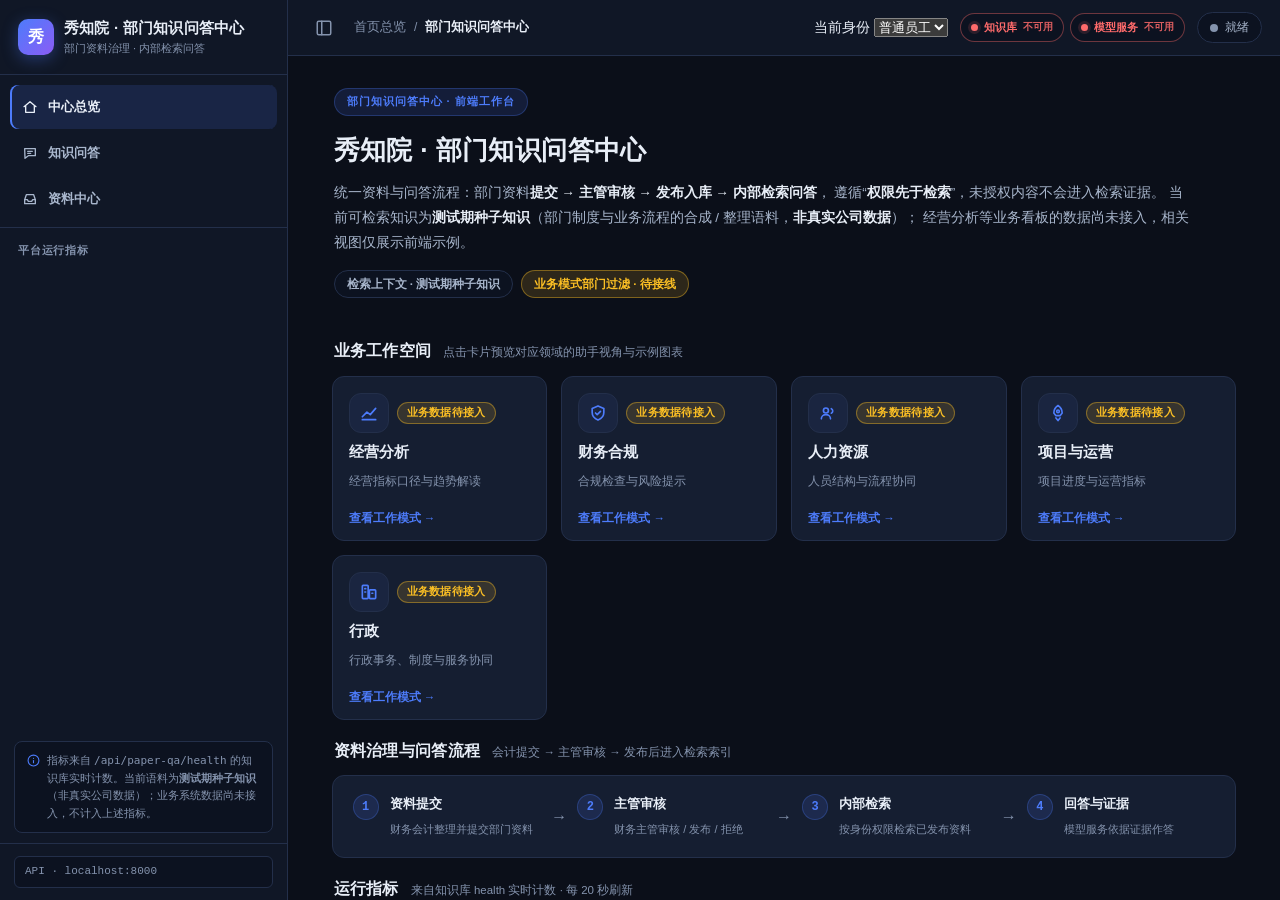
==== commit 29e99125: "Initialize Knowledge Lantern" ====
--- a/static/index.html
+++ b/static/index.html
@@ -2,1233 +2,349 @@
 <html lang="zh-CN">
 <head>
 <meta charset="UTF-8">
-<meta name="viewport" content="width=device-width, initial-scale=1.0">
-<title>Shuchiin Academy</title>
-<style>
-  :root {
-    --bg-root: #0b0b0f;
-    --bg-surface: #131318;
-    --bg-card: #1a1a22;
-    --bg-hover: #22222c;
-    --bg-input: #0f0f15;
-    --border: #2a2a36;
-    --border-focus: #4f4f66;
-    --text-primary: #f0f0f5;
-    --text-secondary: #9d9db0;
-    --text-muted: #6b6b80;
-    --accent: #7c6ff7;
-    --accent-hover: #9588ff;
-    --accent-dim: #2a2545;
-    --green: #4ade80;
-    --green-dim: #1a3a24;
-    --red: #f87171;
-    --red-dim: #3a1a1a;
-    --yellow: #fbbf24;
-    --yellow-dim: #3a3010;
-    --blue: #60a5fa;
-    --blue-dim: #1a2a40;
-    --radius: 12px;
-    --radius-sm: 8px;
-    --radius-xs: 6px;
-    --font-mono: 'JetBrains Mono', 'Fira Code', 'Cascadia Code', monospace;
-    --font-sans: -apple-system, BlinkMacSystemFont, 'Segoe UI', system-ui, sans-serif;
-    --sidebar-width: 280px;
-  }
-  * { box-sizing: border-box; margin: 0; padding: 0; }
-  body {
-    font-family: var(--font-sans);
-    background: var(--bg-root);
-    color: var(--text-primary);
-    min-height: 100vh;
-    line-height: 1.6;
-    -webkit-font-smoothing: antialiased;
-  }
-  #app { display: flex; height: 100vh; }
-
-  /* Sidebar */
-  #sidebar {
-    width: var(--sidebar-width); min-width: var(--sidebar-width);
-    background: var(--bg-surface);
-    border-right: 1px solid var(--border);
-    display: flex; flex-direction: column;
-    overflow: hidden;
-    transition: width .2s, min-width .2s;
-  }
-  #sidebar.collapsed {
-    width: 0; min-width: 0;
-    border-right: none;
-  }
-  .sidebar-header {
-    padding: 16px 20px;
-    border-bottom: 1px solid var(--border);
-    display: flex; align-items: center; justify-content: space-between;
-  }
-  .sidebar-header h1 {
-    font-size: 16px; font-weight: 600;
-    color: var(--text-primary);
-  }
-  .sidebar-header button {
-    background: transparent; border: none; color: var(--text-muted);
-    cursor: pointer; padding: 4px; border-radius: var(--radius-xs);
-    display: flex; align-items: center; justify-content: center;
-    transition: color .15s, background .15s;
-  }
-  .sidebar-header button:hover { color: var(--text-primary); background: var(--bg-hover); }
-  .sidebar-sessions {
-    flex: 1; overflow-y: auto; padding: 8px;
-  }
-  .session-item {
-    padding: 10px 12px; border-radius: var(--radius-sm);
-    cursor: pointer; font-size: 13px; color: var(--text-secondary);
-    transition: background .15s; margin-bottom: 2px;
-    display: flex; align-items: center; gap: 8px;
-  }
-  .session-item:hover { background: var(--bg-hover); color: var(--text-primary); }
-  .session-item.active { background: var(--accent-dim); color: var(--accent); }
-  .session-item .icon { font-size: 14px; flex-shrink: 0; }
-  .session-item .title {
-    flex: 1; min-width: 0;
-    overflow: hidden; text-overflow: ellipsis; white-space: nowrap;
-  }
-  .session-item .steps {
-    font-size: 11px; color: var(--text-muted);
-    background: var(--bg-card); padding: 2px 8px; border-radius: 10px;
-    flex-shrink: 0;
-  }
-  .sidebar-footer {
-    padding: 12px 20px; border-top: 1px solid var(--border);
-    display: flex; gap: 8px;
-  }
-
-  /* Main */
-  #main {
-    flex: 1; display: flex; flex-direction: column;
-    overflow: hidden; min-width: 0;
-  }
-  .main-header {
-    padding: 12px 24px; border-bottom: 1px solid var(--border);
-    display: flex; align-items: center; gap: 12px;
-    flex-shrink: 0;
-  }
-  .main-header .status-dot {
-    width: 8px; height: 8px; border-radius: 50%; display: inline-block;
-  }
-  .status-dot.idle { background: var(--text-muted); }
-  .status-dot.running { background: var(--green); animation: pulse 1.5s infinite; }
-  .status-dot.error { background: var(--red); }
-  .status-dot.disconnected { background: var(--yellow); }
-  @keyframes pulse { 0%,100%{opacity:1} 50%{opacity:.4} }
-  .main-header .status-text { font-size: 13px; font-weight: 500; }
-  .main-header .spacer { flex: 1; }
-
-  /* Chat area */
-  .chat-area {
-    flex: 1; overflow-y: auto; padding: 24px;
-    display: flex; flex-direction: column; gap: 16px;
-  }
-
-  /* Input area */
-  .input-area {
-    padding: 16px 24px 20px; border-top: 1px solid var(--border);
-    background: var(--bg-surface);
-  }
-  .input-row { display: flex; gap: 10px; align-items: flex-end; }
-  #task-input {
-    flex: 1; resize: none;
-    background: var(--bg-input); color: var(--text-primary);
-    border: 1px solid var(--border); border-radius: var(--radius);
-    padding: 12px 16px; font-size: 14px; font-family: var(--font-sans);
-    outline: none; min-height: 48px; max-height: 120px;
-    transition: border-color .2s;
-  }
-  #task-input:focus { border-color: var(--accent); }
-  #task-input::placeholder { color: var(--text-muted); }
-  .btn {
-    display: inline-flex; align-items: center; gap: 6px;
-    padding: 10px 18px; border-radius: var(--radius-sm);
-    font-size: 13px; font-weight: 600; cursor: pointer; border: none;
-    transition: all .15s; white-space: nowrap;
-  }
-  .btn-primary { background: var(--accent); color: #fff; }
-  .btn-primary:hover { background: var(--accent-hover); }
-  .btn-primary:disabled { opacity: .4; cursor: not-allowed; }
-  .btn-ghost {
-    background: transparent; color: var(--text-secondary);
-    border: 1px solid var(--border);
-  }
-  .btn-ghost:hover { background: var(--bg-hover); color: var(--text-primary); }
-  .btn-sm { padding: 6px 12px; font-size: 12px; }
-
-  /* Cards */
-  .card {
-    background: var(--bg-card); border: 1px solid var(--border);
-    border-radius: var(--radius); padding: 16px;
-    animation: fadeIn .2s;
-  }
-  .card.user { border-left: 3px solid var(--accent); }
-  .card.system { border-left: 3px solid var(--border); }
-  .card.task-card { border-left: 3px solid var(--blue); }
-  .card-header {
-    font-size: 12px; font-weight: 600; color: var(--text-muted);
-    margin-bottom: 8px; text-transform: uppercase; letter-spacing: .5px;
-  }
-
-  /* Task Panel */
-  .task-panel { display: flex; flex-direction: column; gap: 8px; }
-  .task-card {
-    background: var(--bg-card); border: 1px solid var(--border);
-    border-radius: var(--radius-sm); padding: 12px 16px;
-    transition: border-color .3s, background .3s;
-    animation: fadeIn .2s;
-  }
-  .task-card.running { border-color: var(--accent); }
-  .task-card.done { border-left: 3px solid var(--green); opacity: .85; }
-  .task-card-header {
-    display: flex; align-items: center; gap: 8px;
-    font-size: 13px; font-weight: 600; color: var(--text-primary);
-  }
-  .task-card-header .role-badge {
-    font-size: 11px; padding: 2px 8px; border-radius: 10px;
-    background: var(--accent-dim); color: var(--accent); flex-shrink: 0;
-  }
-  .task-card.done .role-badge { background: var(--green-dim); color: var(--green); }
-  .task-desc { flex: 1; }
-  .task-chain {
-    margin-top: 8px; margin-left: 22px; padding-left: 12px;
-    border-left: 2px solid var(--border);
-    display: flex; flex-direction: column; gap: 4px;
-  }
-  .chain-step {
-    font-size: 11px; color: var(--text-muted); padding: 2px 0;
-    display: flex; align-items: center; gap: 6px;
-  }
-  .chain-step .dot {
-    width: 6px; height: 6px; border-radius: 50%; flex-shrink: 0;
-    background: var(--border);
-  }
-  .chain-step.research .dot { background: #c084fc; }
-  .chain-step.review-pass .dot { background: var(--green); }
-
-  /* Result summary */
-  .result-summary {
-    display: flex; gap: 12px; flex-wrap: wrap; margin-top: 12px;
-  }
-  .stat {
-    background: var(--bg-card); border: 1px solid var(--border);
-    border-radius: var(--radius-sm); padding: 12px 16px;
-    text-align: center; min-width: 80px;
-  }
-  .stat .value { font-size: 20px; font-weight: 700; }
-  .stat .label { font-size: 11px; color: var(--text-muted); margin-top: 2px; }
-  .stat.green .value { color: var(--green); }
-  .stat.blue .value { color: var(--blue); }
-
-  /* Loading */
-  .spinner {
-    width: 18px; height: 18px; border: 2px solid var(--border);
-    border-top-color: var(--accent); border-radius: 50%;
-    animation: spin .6s linear infinite; display: none;
-  }
-  .spinner.active { display: inline-block; }
-  @keyframes spin { to { transform: rotate(360deg); } }
-
-  /* Toast */
-  #toast {
-    position: fixed; bottom: 24px; right: 24px;
-    padding: 12px 20px; border-radius: var(--radius-sm);
-    font-size: 13px; font-weight: 500; z-index: 100;
-    opacity: 0; transform: translateY(10px);
-    transition: all .3s;
-  }
-  #toast.show { opacity: 1; transform: translateY(0); }
-  #toast.error { background: var(--red-dim); color: var(--red); border: 1px solid var(--red); }
-  #toast.success { background: var(--green-dim); color: var(--green); border: 1px solid var(--green); }
-  #toast.warn { background: var(--yellow-dim); color: var(--yellow); border: 1px solid var(--yellow); }
-
-  /* Empty state */
-  .empty-state {
-    display: flex; flex-direction: column; align-items: center; justify-content: center;
-    height: 100%; gap: 12px; color: var(--text-muted);
-  }
-  .empty-state .emoji { font-size: 48px; }
-  .empty-state h3 { font-size: 16px; color: var(--text-secondary); }
-
-  /* Scrollbar */
-  ::-webkit-scrollbar { width: 6px; }
-  ::-webkit-scrollbar-track { background: transparent; }
-  ::-webkit-scrollbar-thumb { background: var(--border); border-radius: 3px; }
-  ::-webkit-scrollbar-thumb:hover { background: var(--border-focus); }
-
-/* Skill autocomplete dropdown */
-.skill-dropdown {
-  position: absolute; bottom: 100%; left: 0; right: 0;
-  background: var(--bg-card); border: 1px solid var(--border);
-  border-radius: var(--radius-sm); max-height: 200px; overflow-y: auto;
-  display: none; z-index: 10; margin-bottom: 4px;
-}
-.skill-dropdown.show { display: block; }
-.skill-dropdown-item {
-  padding: 8px 14px; cursor: pointer; font-size: 13px;
-  border-bottom: 1px solid var(--border);
-  display: flex; flex-direction: column; gap: 2px;
-}
-.skill-dropdown-item:last-child { border-bottom: none; }
-.skill-dropdown-item:hover { background: var(--bg-hover); }
-.skill-dropdown-item .skill-name { color: var(--accent); font-weight: 600; }
-.skill-dropdown-item .skill-desc { color: var(--text-muted); font-size: 11px; }
-
-  /* File plan display */
-  .file-plan {
-    margin-top: 8px; margin-left: 22px; padding-left: 12px;
-    border-left: 2px solid var(--accent-dim);
-    display: flex; flex-direction: column; gap: 2px;
-  }
-  .file-plan-header {
-    font-size: 11px; font-weight: 600; color: var(--accent);
-    margin-bottom: 4px; display: flex; align-items: center; gap: 6px;
-  }
-  .file-item {
-    font-size: 11px; color: var(--text-muted);
-    padding: 1px 0; display: flex; align-items: center; gap: 6px;
-    transition: color .3s;
-  }
-  .file-item.done { color: var(--green); }
-  .file-item .file-icon { font-size: 12px; flex-shrink: 0; width: 16px; text-align: center; }
-  .file-item .file-name {
-    font-family: var(--font-mono); font-size: 11px;
-    flex: 1; min-width: 0; overflow: hidden; text-overflow: ellipsis; white-space: nowrap;
-  }
-  .file-item .file-size { font-size: 10px; color: var(--text-muted); flex-shrink: 0; }
-  .file-item.done .file-size { color: var(--green); }
-
-  /* Animations */
-  @keyframes fadeIn { from { opacity: 0; transform: translateY(-4px); } to { opacity: 1; transform: translateY(0); } }
-</style>
+<meta name="viewport" content="width=device-width, initial-scale=1.0, viewport-fit=cover">
+<meta name="color-scheme" content="dark">
+<title>Knowledge Lantern · 部门知识问答中心</title>
+<link rel="stylesheet" href="/static/css/app.css?v=dept-qa-20260917-1">
 </head>
 <body>
 <div id="app">
-  <!-- Sidebar -->
-  <aside id="sidebar">
-    <div class="sidebar-header">
-      <h1>Shuchiin Academy</h1>
-      <div style="display:flex;gap:4px">
-        <button onclick="openConstitution()" title="编辑偏好" style="background:transparent;border:none;color:var(--text-muted);cursor:pointer;padding:4px;border-radius:6px">
-          <svg width="16" height="16" viewBox="0 0 24 24" fill="none" stroke="currentColor" stroke-width="2"><circle cx="12" cy="12" r="3"/><path d="M12 1v2M12 21v2M4.22 4.22l1.42 1.42M18.36 18.36l1.42 1.42M1 12h2M21 12h2M4.22 19.78l1.42-1.42M18.36 5.64l1.42-1.42"/></svg>
+
+  <!-- ══════════════ 左侧导航（移动端为抽屉，含遮罩） ══════════════ -->
+  <aside id="sidebar" aria-label="主导航">
+    <div class="sidebar-brand">
+      <div class="brand-logo" aria-hidden="true">秀</div>
+      <div class="brand-text">
+        <div class="brand-title">秀知院 · 部门知识问答中心</div>
+        <div class="brand-sub">部门资料治理 · 内部检索问答</div>
+      </div>
+      <div class="sidebar-actions">
+        <button class="icon-btn" id="btn-close-sidebar" type="button" title="关闭导航" aria-label="关闭导航">
+          <svg width="16" height="16" viewBox="0 0 24 24" fill="none" stroke="currentColor" stroke-width="2" stroke-linecap="round" aria-hidden="true"><line x1="6" y1="6" x2="18" y2="18"/><line x1="18" y1="6" x2="6" y2="18"/></svg>
         </button>
-        <button onclick="newSession()" title="New Session">
-          <svg width="18" height="18" viewBox="0 0 24 24" fill="none" stroke="currentColor" stroke-width="2" stroke-linecap="round" stroke-linejoin="round"><line x1="12" y1="5" x2="12" y2="19"></line><line x1="5" y1="12" x2="19" y2="12"></line></svg>
+      </div>
+    </div>
+
+    <!-- 视图导航 -->
+    <nav class="sidebar-nav" aria-label="视图切换">
+      <button class="nav-item is-active" type="button" data-view="home" aria-current="page">
+        <span class="nav-icon" aria-hidden="true"><svg width="16" height="16" viewBox="0 0 24 24" fill="none" stroke="currentColor" stroke-width="2" stroke-linecap="round" stroke-linejoin="round"><path d="M3 11.5 12 4l9 7.5"/><path d="M5.5 10.5V20h13v-9.5"/></svg></span><span>中心总览</span>
+      </button>
+      <button class="nav-item" type="button" data-view="knowledge">
+        <span class="nav-icon" aria-hidden="true"><svg width="16" height="16" viewBox="0 0 24 24" fill="none" stroke="currentColor" stroke-width="2" stroke-linecap="round" stroke-linejoin="round"><path d="M4 5.5h16v10.5H9.5L4.5 20z"/><path d="M8.5 9.5h7"/><path d="M8.5 12.5h4.5"/></svg></span><span>知识问答</span>
+      </button>
+      <button class="nav-item" type="button" data-view="ingest">
+        <span class="nav-icon" aria-hidden="true"><svg width="16" height="16" viewBox="0 0 24 24" fill="none" stroke="currentColor" stroke-width="2" stroke-linecap="round" stroke-linejoin="round"><path d="M4 13h4l1.5 2.5h5L16 13h4"/><path d="M6.5 5.5h11l2.5 7.5v6h-16v-6z"/></svg></span><span>资料中心</span>
+      </button>
+    </nav>
+
+    <!-- 知识视图：本页会话记录 -->
+    <div class="sidebar-context" id="context-sessions" hidden>
+      <div class="sidebar-search">
+        <div class="search-box">
+          <svg width="14" height="14" viewBox="0 0 24 24" fill="none" stroke="currentColor" stroke-width="2" stroke-linecap="round" aria-hidden="true"><circle cx="11" cy="11" r="7"/><line x1="21" y1="21" x2="16.5" y2="16.5"/></svg>
+          <input id="session-search" type="text" placeholder="搜索本页会话…" aria-label="搜索本页会话">
+        </div>
+      </div>
+      <div class="sidebar-search">
+        <button class="btn btn-ghost btn-sm btn-block" id="btn-new-session" type="button">
+          <svg width="14" height="14" viewBox="0 0 24 24" fill="none" stroke="currentColor" stroke-width="2" stroke-linecap="round" aria-hidden="true"><line x1="12" y1="5" x2="12" y2="19"/><line x1="5" y1="12" x2="19" y2="12"/></svg>
+          新建会话
         </button>
       </div>
-    </div>
-    <div class="sidebar-sessions" id="session-list"></div>
+      <div class="sidebar-section-label">
+        <span>本页会话记录</span>
+        <button class="icon-btn" id="btn-refresh-sessions" type="button" title="刷新会话列表" aria-label="刷新会话列表">
+          <svg width="14" height="14" viewBox="0 0 24 24" fill="none" stroke="currentColor" stroke-width="2" stroke-linecap="round" aria-hidden="true"><polyline points="23 4 23 10 17 10"/><path d="M20.49 15a9 9 0 1 1-2.12-9.36L23 10"/></svg>
+        </button>
+      </div>
+      <div class="sidebar-sessions" id="session-list"></div>
+      <div class="sidebar-note">
+        <svg width="13" height="13" viewBox="0 0 24 24" fill="none" stroke="currentColor" stroke-width="2" stroke-linecap="round" aria-hidden="true"><circle cx="12" cy="12" r="10"/><line x1="12" y1="16" x2="12" y2="12"/><line x1="12" y1="8" x2="12.01" y2="8"/></svg>
+        <span>问答会话记录保存在浏览器本地，并按当前身份请求后端校验。</span>
+      </div>
+    </div>
+
+    <!-- 首页视图：平台运行指标（来自 health 实时计数） -->
+    <div class="sidebar-context" id="context-home" hidden>
+      <div class="sidebar-section-label"><span>平台运行指标</span></div>
+      <div class="home-metrics" id="home-metrics"></div>
+      <div class="sidebar-note">
+        <svg width="13" height="13" viewBox="0 0 24 24" fill="none" stroke="currentColor" stroke-width="2" stroke-linecap="round" aria-hidden="true"><circle cx="12" cy="12" r="10"/><line x1="12" y1="16" x2="12" y2="12"/><line x1="12" y1="8" x2="12.01" y2="8"/></svg>
+        <span>指标来自 <code>/api/paper-qa/health</code> 的知识库实时计数。当前语料为<b>测试期种子知识</b>（非真实公司数据）；业务系统数据尚未接入，不计入上述指标。</span>
+      </div>
+    </div>
+
     <div class="sidebar-footer">
-      <button class="btn btn-ghost btn-sm" onclick="refreshSessions()" style="flex:1">Refresh</button>
+      <div class="endpoint-chip" id="endpoint-chip" title="API 端点">连接中…</div>
     </div>
   </aside>
-
-  <!-- Main -->
+  <div class="sidebar-backdrop" id="sidebar-backdrop" hidden></div>
+
+  <!-- ══════════════ 主区域 ══════════════ -->
   <main id="main">
     <div class="main-header">
-      <button onclick="toggleSidebar()" style="background:none;border:none;color:var(--text-muted);cursor:pointer;display:flex;align-items:center;padding:4px;border-radius:6px" title="Toggle Sidebar">
-        <svg width="18" height="18" viewBox="0 0 24 24" fill="none" stroke="currentColor" stroke-width="2" stroke-linecap="round" stroke-linejoin="round"><rect x="3" y="3" width="18" height="18" rx="2" ry="2"></rect><line x1="9" y1="3" x2="9" y2="21"></line></svg>
+      <button class="icon-btn" id="btn-toggle-sidebar" type="button" title="折叠/展开侧边栏" aria-label="折叠/展开侧边栏" aria-controls="sidebar" aria-expanded="true">
+        <svg width="18" height="18" viewBox="0 0 24 24" fill="none" stroke="currentColor" stroke-width="2" stroke-linecap="round" aria-hidden="true"><rect x="3" y="3" width="18" height="18" rx="2"/><line x1="9" y1="3" x2="9" y2="21"/></svg>
       </button>
-      <span class="status-dot idle" id="status-dot"></span>
-      <span class="status-text" id="status-text">Ready</span>
+      <div class="crumb">
+        <span class="crumb-home" id="crumb-home">中心总览</span>
+        <span class="crumb-sep" aria-hidden="true">/</span>
+        <span class="crumb-current" id="crumb-current">部门知识问答中心</span>
+      </div>
       <span class="spacer"></span>
-    </div>
-
-    <div class="chat-area" id="chat-area">
-      <div class="empty-state">
-        <div class="emoji">🏛️</div>
-        <h3>Shuchiin Academy</h3>
-        <p style="font-size:13px;color:var(--text-muted)">Multi-Agent Governance System</p>
-        <p style="font-size:12px;color:var(--text-muted)">输入任务描述，启动多 Agent 协作</p>
-      </div>
-    </div>
-
-    <div class="input-area">
-      <div class="input-row" style="position:relative">
-        <div class="skill-dropdown" id="skill-dropdown"></div>
-        <textarea id="task-input" rows="2"
-          placeholder="描述你的任务，例如：开发一个带用户登录的博客系统... 输入 / 查看可用技能"
-          onkeydown="if(event.key==='Enter'&&!event.shiftKey){event.preventDefault();submitTask()}"
-          oninput="handleSkillAutocomplete(event)"></textarea>
-        <button class="btn btn-primary" id="submit-btn" onclick="submitTask()">
-          <span class="spinner" id="spinner"></span>
-          <span id="submit-text">Run</span>
-        </button>
-      </div>
-    </div>
+      <label class="identity-select" for="identity-select">当前身份
+        <select id="identity-select" aria-label="切换当前身份（演示身份）">
+          <option value="employee">普通员工</option>
+          <option value="accountant">财务会计</option>
+          <option value="finance_supervisor">财务主管</option>
+        </select>
+      </label>
+
+      <div class="route-badge INTERNAL_RETRIEVAL" id="fixed-route-badge" title="知识工作空间使用内部检索；系统仅保留 DIRECT 与 INTERNAL_RETRIEVAL 两条路径" hidden>
+        <span class="dot"></span>INTERNAL_RETRIEVAL
+      </div>
+
+      <div class="health-group" role="group" aria-label="服务健康状态">
+        <div class="health-chip" id="health-db" data-state="checking">
+          <span class="health-dot"></span><span class="health-label">知识库</span>
+          <span class="health-detail" id="health-db-detail">检查中…</span>
+        </div>
+        <div class="health-chip" id="health-model" data-state="checking">
+          <span class="health-dot"></span><span class="health-label">模型服务</span>
+          <span class="health-detail" id="health-model-detail">检查中…</span>
+        </div>
+      </div>
+
+      <span class="status-pill" role="status" aria-live="polite">
+        <span class="status-dot idle" id="status-dot"></span>
+        <span id="status-text">就绪</span>
+      </span>
+    </div>
+
+    <!-- ══════════ 视图一：中心总览 ══════════ -->
+    <section id="view-home" class="view-panel" aria-label="中心总览">
+      <div class="home-scroll">
+
+        <div class="hero-block">
+          <div class="hero-badge">部门知识问答中心 · 前端工作台</div>
+          <h1>秀知院 · 部门知识问答中心</h1>
+          <p class="hero-sub">
+            统一资料与问答流程：部门资料<b>提交 → 主管审核 → 发布入库 → 内部检索问答</b>，
+            遵循“<b>权限先于检索</b>”，未授权内容不会进入检索证据。
+            当前可检索知识为<b>测试期种子知识</b>（部门制度与业务流程的合成 / 整理语料，<b>非真实公司数据</b>）；
+            经营分析等业务看板的数据尚未接入，相关视图仅展示前端示例。
+          </p>
+          <div class="hero-scope" role="note">
+            <span class="scope-chip">检索上下文 · 测试期种子知识</span>
+            <span class="scope-chip pending">业务模式部门过滤 · 待接线</span>
+          </div>
+        </div>
+
+        <div class="section-head">
+          <h2>业务工作空间</h2>
+          <span class="section-hint">点击卡片预览对应领域的助手视角与示例图表</span>
+        </div>
+        <div class="mode-grid" id="mode-grid" role="list"></div>
+
+        <div class="section-head">
+          <h2>资料治理与问答流程</h2>
+          <span class="section-hint">会计提交 → 主管审核 → 发布后进入检索索引</span>
+        </div>
+        <div class="flow-strip" aria-label="资料治理与问答流程">
+          <div class="flow-step"><span class="flow-idx">1</span><div><b>资料提交</b><i>财务会计整理并提交部门资料</i></div></div>
+          <span class="flow-arrow" aria-hidden="true">→</span>
+          <div class="flow-step"><span class="flow-idx">2</span><div><b>主管审核</b><i>财务主管审核 / 发布 / 拒绝</i></div></div>
+          <span class="flow-arrow" aria-hidden="true">→</span>
+          <div class="flow-step"><span class="flow-idx">3</span><div><b>内部检索</b><i>按身份权限检索已发布资料</i></div></div>
+          <span class="flow-arrow" aria-hidden="true">→</span>
+          <div class="flow-step"><span class="flow-idx">4</span><div><b>回答与证据</b><i>模型服务依据证据作答</i></div></div>
+        </div>
+
+        <div class="section-head">
+          <h2>运行指标</h2>
+          <span class="section-hint">来自知识库 health 实时计数 · 每 20 秒刷新</span>
+        </div>
+        <div class="stat-grid" id="stat-grid"></div>
+
+        <!-- 业务模式工作提示（卡片点击后显示） -->
+        <div class="mode-workspace" id="mode-workspace" hidden>
+          <div class="mode-ws-banner">
+            <span class="banner-icon" aria-hidden="true">
+              <svg width="16" height="16" viewBox="0 0 24 24" fill="none" stroke="currentColor" stroke-width="2" stroke-linecap="round" aria-hidden="true"><circle cx="12" cy="12" r="10"/><line x1="12" y1="16" x2="12" y2="12"/><line x1="12" y1="8" x2="12.01" y2="8"/></svg>
+            </span>
+            <div>
+              <b id="mode-ws-name">经营分析</b>
+              <p>业务看板数据<b>尚未接入</b>：示例问题会切换到知识问答视图，由当前可检索的
+              <b>测试期种子知识</b>（部门制度与业务流程语料，非真实公司数据）检索作答；
+              图表为前端按该模式生成的<b>示例序列</b>，不代表任何真实经营结果。
+              业务模式的部门过滤（applicable_departments）<b>待后端接线</b>，当前证据不按部门筛选。</p>
+            </div>
+          </div>
+          <div class="mode-ws-actions">
+            <span class="mode-ws-label">示例问题（交给知识检索回答）：</span>
+            <div class="prompt-chip-wrap" id="prompt-chips"></div>
+          </div>
+        </div>
+
+        <!-- 图表卡 -->
+        <div class="chart-card">
+          <div class="chart-head">
+            <div class="chart-title-wrap">
+              <h2>生成分析图</h2>
+              <span class="data-badge demo" id="chart-data-badge">示例数据 · 前端生成</span>
+            </div>
+            <div class="chart-controls">
+              <label class="ctl">业务模式
+                <select id="chart-mode" aria-label="选择业务模式"></select>
+              </label>
+              <label class="ctl" id="ctl-granularity">时间粒度
+                <select id="chart-granularity" aria-label="选择时间粒度">
+                  <option value="day">按日</option>
+                  <option value="week">按周</option>
+                  <option value="month" selected>按月</option>
+                  <option value="quarter">按季</option>
+                </select>
+              </label>
+              <div class="seg" id="chart-type-seg" role="group" aria-label="图表类型">
+                <button class="seg-btn is-active" type="button" data-type="line" aria-pressed="true">折线</button>
+                <button class="seg-btn" type="button" data-type="bar" aria-pressed="false">柱状</button>
+              </div>
+              <button class="btn btn-primary btn-sm" id="btn-gen-chart" type="button">生成分析图</button>
+            </div>
+          </div>
+          <div class="chart-body">
+            <div class="chart-main-title" id="chart-main-title">生成中…</div>
+            <div class="chart-svg" id="chart-svg" aria-label="分析图"></div>
+            <details class="chart-data-table" id="chart-data-table">
+              <summary>数据明细</summary>
+              <div class="chart-table-wrap" id="chart-table-body"></div>
+            </details>
+          </div>
+          <div class="chart-foot">
+            <span><b>数据状态：</b><span id="chart-status">—</span></span>
+            <span><b>时间范围：</b><span id="chart-range">—</span></span>
+            <span><b>来源说明：</b><span id="chart-source">—</span></span>
+          </div>
+        </div>
+
+      </div>
+    </section>
+
+    <!-- ══════════ 视图二：资料中心 ══════════ -->
+    <section id="view-ingest" class="view-panel" aria-label="资料中心" hidden>
+      <div class="standalone-page">
+        <div class="page-kicker">KNOWLEDGE GOVERNANCE · 资料治理</div>
+        <h1>资料中心</h1>
+        <p class="page-lead">会计提交 → 财务主管审核 → 发布入库。资料只有通过审核发布后才会进入检索索引。
+          本页按所选身份展示可用操作：<b>财务会计</b>填写并提交资料，<b>财务主管</b>审核 / 发布 / 拒绝。
+          前端禁用或隐藏仅作体验引导，不是权限边界 —— 真实授权由后端 IAM 按 user_id 校验。</p>
+
+        <div class="knowledge-admin-panel" id="knowledge-admin-panel" hidden>
+          <div class="section-kicker">ACCOUNTANT SUBMIT · SUPERVISOR REVIEW</div>
+          <h3>会计提交 / 主管审核工作台</h3>
+          <p class="muted" id="knowledge-role-note">切换右上角身份后，此工作台会自动按身份启用或停用控件；越权操作仍会被后端拒绝。</p>
+
+          <div class="admin-field-grid">
+            <div class="field">
+              <label for="ingest-document-id">文档 ID <span class="field-opt">（可留空自动生成）</span></label>
+              <input id="ingest-document-id" placeholder="例如 DOC-SAMPLE-001">
+            </div>
+            <div class="field">
+              <label for="ingest-title">资料标题 <span class="field-req">必填</span></label>
+              <input id="ingest-title" placeholder="一句话说明资料主题" required>
+            </div>
+            <div class="field">
+              <label for="ingest-classification">资料密级</label>
+              <select id="ingest-classification" title="资料密级：public 公开 / internal 内部 / restricted 受限">
+                <option value="internal">internal（内部）</option>
+                <option value="restricted">restricted（受限）</option>
+                <option value="public">public（公开）</option>
+              </select>
+            </div>
+            <div class="field">
+              <label for="ingest-department">所属部门 <span class="field-opt">（展示用元数据）</span></label>
+              <select id="ingest-department" title="展示用部门标签；授权仍由 classification 决定">
+                <option value="财务合规" selected>财务合规</option>
+                <option value="经营分析">经营分析</option>
+                <option value="人力资源">人力资源</option>
+                <option value="项目与运营">项目与运营</option>
+                <option value="行政">行政</option>
+              </select>
+            </div>
+          </div>
+
+          <div class="field">
+            <label for="ingest-content">资料正文 <span class="field-req">必填</span></label>
+            <textarea id="ingest-content" rows="4" placeholder="粘贴资料正文…" required></textarea>
+          </div>
+
+          <div class="field-pending" aria-disabled="true">
+            <div class="field-pending-head">
+              <span>适用部门过滤（applicable_departments）</span>
+              <span class="pending-badge">待接线</span>
+            </div>
+            <div class="pending-chips" aria-hidden="true">
+              <span>财务</span><span>经营分析</span><span>人力资源</span><span>项目与运营</span><span>行政</span>
+            </div>
+            <p class="muted">当前 <code>/api/knowledge/ingest</code> 与检索接口尚未接收适用部门字段，前端不会伪造该参数；
+              接入后将用于「进入检索前按部门过滤」。</p>
+          </div>
+
+          <div class="admin-form-actions">
+            <button class="btn btn-primary" id="btn-ingest" type="button">
+              <span class="spinner" id="ingest-spinner"></span>
+              <span id="ingest-text">提交审核</span>
+            </button>
+            <button class="btn btn-ghost" id="btn-refresh-docs" type="button">刷新待审资料</button>
+          </div>
+          <div id="knowledge-admin-status" class="admin-status" role="status" aria-live="polite"></div>
+          <div id="knowledge-admin-list" class="admin-list"></div>
+        </div>
+      </div>
+    </section>
+
+    <!-- ══════════ 视图三：知识问答（部门知识库内部检索工作空间） ══════════ -->
+    <section id="view-knowledge" class="view-panel" aria-label="知识问答" hidden>
+      <div class="chat-area" id="chat-area">
+        <div class="chat-inner" id="chat-inner"></div>
+      </div>
+
+      <div class="input-area">
+        <div class="input-shell">
+          <!-- 领域选择器：前端工作上下文（非 Agent、非用户权限），由 JS 按 BUSINESS_MODES 渲染 -->
+          <div class="biz-selector" id="biz-selector" role="group" aria-label="问答领域">
+            <div class="biz-selector-head">
+              <span class="biz-selector-title">问答领域</span>
+              <span class="biz-selector-hint" id="biz-selector-hint">部门知识库检索问答</span>
+            </div>
+            <div class="biz-selector-btns" id="biz-selector-btns"></div>
+            <div class="biz-selector-notice" id="biz-selector-notice" hidden></div>
+          </div>
+          <div class="input-row">
+            <label class="sr-only" for="task-input">知识问题输入</label>
+            <textarea id="task-input" rows="2"
+              placeholder="输入问题，例如：财务合规的“月末结账”处理流程是什么？"
+              aria-label="知识问题输入"></textarea>
+            <button class="btn btn-primary" id="submit-btn" type="button">
+              <span class="spinner" id="spinner"></span>
+              <span id="submit-text">发送</span>
+            </button>
+            <button class="btn btn-ghost" id="cancel-btn" type="button" style="display:none">取消</button>
+          </div>
+          <div class="input-hints">
+            <span><kbd>Enter</kbd> 发送 · <kbd>Shift+Enter</kbd> 换行</span>
+            <span>固定内部检索路由 INTERNAL_RETRIEVAL → 模型服务依据证据作答</span>
+          </div>
+        </div>
+      </div>
+    </section>
   </main>
 </div>
-<div id="toast"></div>
-
-<!-- Constitution Editor Modal -->
-<div id="constitution-modal" style="display:none;position:fixed;inset:0;z-index:200;background:rgba(0,0,0,.6);align-items:center;justify-content:center">
-  <div style="background:var(--bg-card);border:1px solid var(--border);border-radius:var(--radius);padding:24px;width:min(640px,90vw);max-height:80vh;display:flex;flex-direction:column">
-    <div style="display:flex;align-items:center;justify-content:space-between;margin-bottom:16px">
-      <h2 style="font-size:16px;font-weight:600">编辑用户宪法 (~/.shuchiin/constitution.yaml)</h2>
-      <button onclick="closeConstitution()" style="background:transparent;border:none;color:var(--text-muted);cursor:pointer;font-size:20px">&times;</button>
-    </div>
-    <textarea id="constitution-editor" style="flex:1;min-height:300px;background:var(--bg-input);color:var(--text-primary);border:1px solid var(--border);border-radius:var(--radius-sm);padding:12px;font-family:var(--font-mono);font-size:12px;line-height:1.6;resize:vertical;outline:none" spellcheck="false"></textarea>
-    <div style="display:flex;gap:8px;margin-top:12px;justify-content:flex-end">
-      <button class="btn btn-ghost btn-sm" onclick="closeConstitution()">取消</button>
-      <button class="btn btn-primary btn-sm" onclick="saveConstitution()">保存</button>
-    </div>
-  </div>
-</div>
-
-<script>
-// ═══════════════════════════════════════════════════════════════════
-// Config — 使用 127.0.0.1 绕过浏览器代理（永不拦截 IP 直连）
-// ═══════════════════════════════════════════════════════════════════
-const API_BASE = 'http://127.0.0.1:8000';
-const WS_BASE  = 'ws://127.0.0.1:8000';
-const FALLBACK_API_BASE = 'http://localhost:8000';
-const FALLBACK_WS_BASE  = 'ws://localhost:8000';
-
-// 运行时可变：首次失败后自动切换为 fallback
-let activeApiBase = API_BASE;
-let activeWsBase  = WS_BASE;
-
-// ═══════════════════════════════════════════════════════════════════
-// State
-// ═══════════════════════════════════════════════════════════════════
-let ws = null;
-let currentThreadId = null;
-let isRunning = false;
-let isContinuing = false;  // 是否在继续之前的对话
-let sidebarOpen = true;
-let wsReconnectTimer = null;
-let wsReconnectAttempts = 0;
-const MAX_WS_RECONNECT = 10;
-
-// ═══════════════════════════════════════════════════════════════════
-// API Helper — 自动 fallback
-// ═══════════════════════════════════════════════════════════════════
-
-/**
- * 调用后端 API，带自动 fallback：
- *   1. 先试 activeApiBase（默认 127.0.0.1:8000 — 绕过代理）
- *   2. 网络错误时自动切换为 localhost:8000 重试一次
- *   3. 再次失败则抛出异常，由调用方 showToast
- */
-async function apiFetch(path, options = {}) {
-  try {
-    const res = await fetch(activeApiBase + path, options);
-    return res;
-  } catch (e) {
-    // 仅在尚未切换且是网络错误时尝试 fallback
-    if (activeApiBase !== FALLBACK_API_BASE && e instanceof TypeError) {
-      console.warn('API %s unreachable, switching to fallback %s', activeApiBase, FALLBACK_API_BASE);
-      activeApiBase = FALLBACK_API_BASE;
-      activeWsBase  = FALLBACK_WS_BASE;
-      try {
-        const res = await fetch(activeApiBase + path, options);
-        console.info('Fallback OK, now using %s', activeApiBase);
-        return res;
-      } catch (e2) {
-        showToast('无法连接后端服务，请确认 server 是否已启动（python -m src.server）', 'error');
-        throw e2;
-      }
-    }
-    showToast('网络错误：无法连接 ' + activeApiBase + path, 'error');
-    throw e;
-  }
-}
-
-// ═══════════════════════════════════════════════════════════════════
-// Sidebar
-// ═══════════════════════════════════════════════════════════════════
-function toggleSidebar() {
-  sidebarOpen = !sidebarOpen;
-  document.getElementById('sidebar').classList.toggle('collapsed', !sidebarOpen);
-}
-
-// ═══════════════════════════════════════════════════════════════════
-// WebSocket — 自动重连
-// ═══════════════════════════════════════════════════════════════════
-function connectWS(threadId) {
-  // 清除旧连接和重连计时器
-  if (ws) {
-    try { ws.close(); } catch (_) {}
-    ws = null;
-  }
-  if (wsReconnectTimer) {
-    clearTimeout(wsReconnectTimer);
-    wsReconnectTimer = null;
-  }
-
-  const url = `${activeWsBase}/ws/${threadId}`;
-  console.log('WS connecting: %s', url);
-
-  try {
-    ws = new WebSocket(url);
-  } catch (e) {
-    console.error('WebSocket constructor failed:', e);
-    setStatus('disconnected', 'WS Failed');
-    scheduleReconnect(threadId);
-    return;
-  }
-
-  ws.onopen = () => {
-    console.log('WS connected: %s', threadId);
-    wsReconnectAttempts = 0;  // 重置计数器
-    if (isRunning) {
-      setStatus('running', 'Running...');
-    }
-  };
-
-  ws.onmessage = (e) => {
-    try {
-      const event = JSON.parse(e.data);
-      handleEvent(event);
-    } catch (err) {
-      console.error('WS parse error:', err);
-    }
-  };
-
-  ws.onclose = (e) => {
-    console.log('WS closed: code=%s reason=%s', e.code, e.reason || '(none)');
-    if (isRunning) {
-      setStatus('disconnected', 'Disconnected — reconnecting...');
-      scheduleReconnect(threadId);
-    } else {
-      setStatus('idle', 'Ready');
-    }
-  };
-
-  ws.onerror = (e) => {
-    console.error('WS error:', e);
-    // onclose 会紧随其后触发，重连逻辑在 onclose 中处理
-  };
-}
-
-function scheduleReconnect(threadId) {
-  if (wsReconnectAttempts >= MAX_WS_RECONNECT) {
-    console.error('WS max reconnect attempts (%d) reached, giving up', MAX_WS_RECONNECT);
-    setStatus('error', 'WebSocket 连接失败');
-    showToast('WebSocket 重连失败（已尝试 ' + MAX_WS_RECONNECT + ' 次）', 'error');
-    isRunning = false;
-    updateSubmitButton();
-    return;
-  }
-  wsReconnectAttempts++;
-  const delay = Math.min(3000 * wsReconnectAttempts, 15000); // 3s → 6s → 9s → ... → 15s
-  console.log('WS reconnect #%d in %dms', wsReconnectAttempts, delay);
-  wsReconnectTimer = setTimeout(() => connectWS(threadId), delay);
-}
-
-// ═══════════════════════════════════════════════════════════════════
-// Task Panel
-// ═══════════════════════════════════════════════════════════════════
-const taskCards = new Map();
-let panelEl = null;
-
-// 文件计划追踪：{task_id: {container: el, items: {filename: el}}}
-const filePlans = new Map();
-
-function ensurePanel() {
-  const chat = document.getElementById('chat-area');
-  const empty = chat.querySelector('.empty-state');
-  if (empty) empty.remove();
-  if (!panelEl) {
-    panelEl = document.createElement('div');
-    panelEl.className = 'task-panel';
-    chat.appendChild(panelEl);
-  }
-  return panelEl;
-}
-
-const ROLE_LABELS = {frontend:'🎨前端',backend:'⚙️后端',auth:'🔐认证',general:'🔧全栈',chat:'💬',data_analysis:'📊数据分析',report:'📝报告',research:'🧠调研'};
-const ASSIGNEE_LABELS = {developer:'Dev',researcher:'Research',ceo:'CEO',reviewer:'Review',writer:'Writer'};
-
-function getOrCreateCard(tid, desc, role, assignee) {
-  if (taskCards.has(tid)) {
-    const c = taskCards.get(tid);
-    if (desc) c.desc = desc;
-    if (assignee) c.assignee = assignee;
-    return c;
-  }
-  const panel = ensurePanel();
-  const el = document.createElement('div');
-  el.className = 'task-card running';
-  const roleLabel = ROLE_LABELS[role] || (role ? `📋${role}` : '📋');
-  const assigneeLabel = ASSIGNEE_LABELS[assignee] || (assignee || '');
-  const shortDesc = escapeHtml((desc || tid).slice(0, 50));
-  const assigneeBadge = assigneeLabel ? `<span style="font-size:10px;padding:1px 6px;border-radius:8px;background:var(--bg-hover);color:var(--text-muted);flex-shrink:0;font-family:var(--font-mono)">${assigneeLabel}</span>` : '';
-  el.innerHTML = `<div class="task-card-header">
-    <span class="role-badge">${roleLabel}</span>
-    ${assigneeBadge}
-    <span class="task-desc">${shortDesc}</span>
-  </div>`;
-  const chain = document.createElement('div');
-  chain.className = 'task-chain';
-  el.appendChild(chain);
-  panel.insertBefore(el, panel.firstChild);
-  const card = { el, chain, status: 'running', desc: shortDesc, assignee: assignee || '', role: role || '' };
-  taskCards.set(tid, card);
-  return card;
-}
-
-function updateCardStatus(tid, status, label) {
-  const card = taskCards.get(tid);
-  if (!card) return;
-  card.status = status;
-  card.el.className = 'task-card ' + status;
-  if (label) {
-    const descEl = card.el.querySelector('.task-desc');
-    if (descEl) descEl.textContent = label;
-  }
-}
-
-function addChainStep(tid, className, text) {
-  const card = taskCards.get(tid);
-  if (!card) return;
-  const step = document.createElement('div');
-  step.className = 'chain-step ' + (className || '');
-  step.innerHTML = `<span class="dot"></span>${escapeHtml(text)}`;
-  card.chain.appendChild(step);
-}
-
-// ═══════════════════════════════════════════════════════════════════
-// Event Handler
-// ═══════════════════════════════════════════════════════════════════
-function handleEvent(event) {
-  const { type } = event;
-
-  switch (type) {
-    case 'node_start':
-      if (event.node === 'ceo' || event.node === 'ceo_feedback') {
-        const step = document.createElement('div');
-        step.style.cssText = 'font-size:11px;color:var(--text-muted);padding:2px 0';
-        step.textContent = event.data || event.node;
-        const panel = ensurePanel();
-        panel.appendChild(step);
-      }
-      break;
-
-    case 'task_created': {
-      const { task_id, assignee, role, description } = event;
-      const card = getOrCreateCard(task_id, description, role, assignee);
-      card.status = 'pending';
-      card.el.className = 'task-card pending';
-      break;
-    }
-
-    case 'task_running': {
-      const { task_id, task_desc, node, role } = event;
-      const assignee = (node && node.startsWith('developer_')) ? 'developer'
-        : (node && node.startsWith('writer_')) ? 'writer'
-        : (node === 'researcher' ? 'researcher' : '');
-      const card = getOrCreateCard(task_id, task_desc, role || 'general', assignee);
-      updateCardStatus(task_id, 'running');
-      if (node && node.startsWith('developer_')) {
-        addChainStep(task_id, '', `Dev 编写代码中...`);
-      } else if (node && node.startsWith('writer_')) {
-        addChainStep(task_id, '', `Writer 撰写文档中...`);
-      } else if (node === 'researcher') {
-        addChainStep(task_id, 'research', `Researcher 调研: ${task_desc}`);
-      }
-      break;
-    }
-
-    case 'task_done': {
-      const { task_id, node, data } = event;
-      if (node && node.startsWith('developer_')) {
-        addChainStep(task_id, 'review-pass', '✅ 代码完成 → 提交审查');
-      } else if (node && node.startsWith('writer_')) {
-        addChainStep(task_id, 'review-pass', '✅ 文档完成 → 提交审查');
-      } else if (node === 'researcher') {
-        addChainStep(task_id, 'research', '✅ 调研完成');
-        updateCardStatus(task_id, 'done');
-      }
-      break;
-    }
-
-    case 'review': {
-      const { task_id, score, passed, needs, summary } = event;
-      const card = taskCards.get(task_id);
-      if (!card) break;
-      const icon = passed ? '✅' : '❌';
-      const cls = passed ? 'review-pass' : 'review-fail';
-      let detail = `${icon} Reviewer: ${score}分`;
-      if (!passed) {
-        detail += needs === 'research' ? ' → 知识缺口，派遣 Researcher' : ' → 代码质量，重做';
-      }
-      detail += ` (${(summary||'').slice(0,40)})`;
-      addChainStep(task_id, cls, detail);
-
-      if (passed && score >= 80) {
-        updateCardStatus(task_id, 'done', card.desc);
-      }
-      break;
-    }
-
-    case 'task_dispatch': {
-      const { task_id, assignee, role, status, description } = event;
-      if (assignee === 'researcher') {
-        getOrCreateCard(task_id, description, role || 'research', 'researcher');
-        addChainStep(task_id, 'research', `🧠 Researcher 接手: ${(description||'').slice(0,50)}`);
-        updateCardStatus(task_id, 'running');
-      } else {
-        const card = taskCards.get(task_id);
-        if (!card) break;
-        if (status === 'pending') {
-          addChainStep(task_id, 'retry', `📝 Dev 重做: ${(description||'').slice(0,50)}`);
-          updateCardStatus(task_id, 'running', card.desc);
-        } else if (status === 'blocked') {
-          updateCardStatus(task_id, 'blocked');
-        }
-      }
-      break;
-    }
-
-    case 'file_plan': {
-      // 文件计划事件：在 task card 下展示文件列表
-      const { task_id, files, total } = event;
-      const card = taskCards.get(task_id);
-      if (!card) break;
-
-      // 移除旧的文件计划
-      const oldPlan = filePlans.get(task_id);
-      if (oldPlan && oldPlan.container) {
-        oldPlan.container.remove();
-      }
-
-      // 创建文件计划容器
-      const planContainer = document.createElement('div');
-      planContainer.className = 'file-plan';
-      planContainer.innerHTML = `<div class="file-plan-header">📋 ${total} 个文件并行生成中...</div>`;
-
-      const items = {};
-      files.forEach(f => {
-        const item = document.createElement('div');
-        item.className = 'file-item';
-        item.innerHTML = `<span class="file-icon">⏳</span><span class="file-name">${escapeHtml(f)}</span><span class="file-size">等待中</span>`;
-        planContainer.appendChild(item);
-        items[f] = item;
-      });
-
-      card.el.appendChild(planContainer);
-      filePlans.set(task_id, { container: planContainer, items, total, done: 0 });
-      break;
-    }
-
-    case 'file_done': {
-      // 单个文件完成事件
-      const { task_id, file, chars } = event;
-      const plan = filePlans.get(task_id);
-      if (!plan) break;
-
-      const item = plan.items[file];
-      if (!item) break;  // 未知文件，忽略
-
-      // 防重复：已标记 done 的不重复计数
-      const wasDone = item.classList.contains('done');
-      if (!wasDone) {
-        item.className = 'file-item done';
-        const icon = item.querySelector('.file-icon');
-        if (icon) icon.textContent = '📄';
-        plan.done = (plan.done || 0) + 1;
-      }
-
-      // 更新大小显示（总是更新，可能最后一次才是完整内容）
-      const size = item.querySelector('.file-size');
-      if (size) size.textContent = chars >= 1000 ? `${(chars/1000).toFixed(1)}KB` : `${chars}B`;
-
-      // 更新 header
-      const header = plan.container.querySelector('.file-plan-header');
-      if (header) {
-        if (plan.done >= plan.total) {
-          header.innerHTML = `✅ ${plan.total} 个文件全部生成完成`;
-          header.style.color = 'var(--green)';
-        } else {
-          header.textContent = `📋 ${plan.done}/${plan.total} 个文件已生成`;
-        }
-      }
-      break;
-    }
-
-    case 'file_save': {
-      // 保存完成事件 — 如果有HTML预览链接，立刻展示
-      const { task_id, total_chars, file_count, html_url } = event;
-      const card = taskCards.get(task_id);
-      if (!card) break;
-      addChainStep(task_id, 'review-pass',
-        `💾 ${file_count} 文件保存完成 (${total_chars >= 1000 ? (total_chars/1000).toFixed(1)+'KB' : total_chars+'B'})`);
-      // 有预览链接立刻展示可点击的页面入口
-      if (html_url) {
-        const linkCard = document.createElement('div');
-        linkCard.className = 'card system';
-        linkCard.style.cssText = 'margin-top:12px;border-left:3px solid var(--green);';
-        linkCard.innerHTML = `<div style="font-weight:700;margin-bottom:8px;font-size:14px">🌐 页面已生成，点击查看</div>
-          <a href="${html_url}" target="_blank" style="display:inline-flex;align-items:center;gap:8px;padding:12px 20px;background:var(--accent);color:#fff;border-radius:8px;text-decoration:none;font-weight:600;font-size:14px;transition:all.2s"
-            onmouseover="this.style.background='var(--accent-hover)';this.style.transform='scale(1.02)'"
-            onmouseout="this.style.background='var(--accent)';this.style.transform='scale(1)'">
-            🔗 打开页面 → ${html_url}</a>`;
-        document.getElementById('chat-area').appendChild(linkCard);
-        document.getElementById('chat-area').scrollTop = document.getElementById('chat-area').scrollHeight;
-      }
-      break;
-    }
-
-    case 'workflow_complete':
-      showResult(event);
-      setStatus('idle', 'Complete');
-      isRunning = false;
-      isContinuing = true;  // 完成后可以继续对话
-      document.getElementById('task-input').placeholder = '继续对话… 输入新的指令追加到当前话题';
-      updateSubmitButton();
-      // 停止重连 + 清理文件计划
-      if (wsReconnectTimer) { clearTimeout(wsReconnectTimer); wsReconnectTimer = null; }
-      wsReconnectAttempts = 0;
-      filePlans.clear();
-      refreshSessions();
-      break;
-
-    case 'error':
-      showToast(event.data ? event.data.slice(0, 120) : 'Error', 'error');
-      setStatus('error', 'Error');
-      isRunning = false;
-      updateSubmitButton();
-      if (wsReconnectTimer) { clearTimeout(wsReconnectTimer); wsReconnectTimer = null; }
-      const chat = document.getElementById('chat-area');
-      const errCard = document.createElement('div');
-      errCard.className = 'card system';
-      errCard.style.marginTop = '12px';
-      errCard.style.borderLeft = '3px solid var(--red)';
-      const errText = event.data || 'Unknown error';
-      errCard.innerHTML = `<div style="font-weight:700;margin-bottom:8px;font-size:14px;color:var(--red)">❌ Error</div>
-        <pre style="white-space:pre-wrap;font-size:12px;line-height:1.6;color:var(--text-secondary);max-height:300px;overflow:auto">${escapeHtml(errText)}</pre>`;
-      chat.appendChild(errCard);
-      chat.scrollTop = chat.scrollHeight;
-      break;
-  }
-}
-
-// ═══════════════════════════════════════════════════════════════════
-// UI
-// ═══════════════════════════════════════════════════════════════════
-function setStatus(status, text) {
-  const dot = document.getElementById('status-dot');
-  dot.className = 'status-dot ' + status;
-  document.getElementById('status-text').textContent = text || status;
-}
-
-function updateSubmitButton() {
-  const btn = document.getElementById('submit-btn');
-  const spinner = document.getElementById('spinner');
-  const text = document.getElementById('submit-text');
-  if (!btn || !spinner || !text) return;
-  btn.disabled = isRunning;
-  spinner.className = 'spinner' + (isRunning ? ' active' : '');
-  text.textContent = isRunning ? ' Running' : 'Run';
-}
-
-// ── 结果显示 ──
-function showResult(event) {
-  const chat = document.getElementById('chat-area');
-  const empty = chat.querySelector('.empty-state');
-  if (empty) empty.remove();
-
-  const { task_ledger, done, total, approved, direct_answer, html_url, review_score } = event;
-  const icon = approved ? '✅' : '⚠️';
-
-  let html = '';
-
-  // ── 预览链接 — 有就放最上面，最大最醒目 ──
-  if (html_url) {
-    html += `<a href="${html_url}" target="_blank" style="display:flex;align-items:center;gap:10px;margin-bottom:16px;padding:16px 28px;background:linear-gradient(135deg,var(--accent),var(--accent-hover));color:#fff;border-radius:10px;text-decoration:none;font-weight:700;font-size:16px;box-shadow:0 4px 12px rgba(124,111,247,.3);transition:all.2s"
-      onmouseover="this.style.transform='scale(1.03)';this.style.boxShadow='0 6px 20px rgba(124,111,247,.5)'"
-      onmouseout="this.style.transform='scale(1)';this.style.boxShadow='0 4px 12px rgba(124,111,247,.3)'"
-      >🌐 点击查看生成的页面 →</a>`;
-  }
-
-  // ── 摘要 ──
-  html += `<div style="font-weight:700;margin-bottom:12px;font-size:15px">${icon} 工作流完成 (${review_score || '?'}分)</div>`;
-
-  if (direct_answer) {
-    html += `<div style="white-space:pre-wrap;line-height:1.7;margin-bottom:12px;font-size:13px;color:var(--text-secondary)">${escapeHtml(direct_answer)}</div>`;
-  }
-
-  html += '<div class="result-summary">';
-  html += `<div class="stat green"><div class="value">${done}/${total}</div><div class="label">完成任务</div></div>`;
-  html += `<div class="stat ${approved ? 'green' : 'red'}"><div class="value">${approved ? 'PASS' : 'WARN'}</div><div class="label">审批结果</div></div>`;
-  html += '</div>';
-
-  if (task_ledger && task_ledger.length) {
-    html += '<div class="task-panel" style="margin-top:12px">';
-    for (const t of task_ledger) {
-      const statusIcon = t.status === 'done' ? '✅' : t.status === 'running' ? '🔄' : t.status === 'blocked' ? '🔒' : '⏳';
-      const cls = t.status === 'done' ? 'done' : t.status === 'running' ? 'running' : '';
-      const roleBadge = ROLE_LABELS[t.role] || (t.role || '');
-      const assigneeBadge = ASSIGNEE_LABELS[t.assignee] || (t.assignee || '');
-      html += `<div class="task-card ${cls}">`;
-      html += `<div class="task-card-header">`;
-      html += `<span class="role-badge">${assigneeBadge} ${roleBadge}</span>`;
-      html += `<span class="task-desc">${statusIcon} ${escapeHtml(t.description || t.summary || '')}</span>`;
-      html += `</div></div>`;
-    }
-    html += '</div>';
-  }
-
-  const card = document.createElement('div');
-  card.className = 'card system';
-  card.style.marginTop = '12px';
-  card.innerHTML = html;
-  chat.appendChild(card);
-  chat.scrollTop = chat.scrollHeight;
-}
-
-function showToast(msg, type) {
-  const t = document.getElementById('toast');
-  t.textContent = msg;
-  t.className = type + ' show';
-  setTimeout(() => { t.className = ''; }, 5000);
-}
-
-// ═══════════════════════════════════════════════════════════════════
-// API Actions
-// ═══════════════════════════════════════════════════════════════════
-async function submitTask() {
-  const input = document.getElementById('task-input');
-  const text = input.value.trim();
-  if (!text || isRunning) return;
-
-  input.value = '';
-  isRunning = true;
-  updateSubmitButton();
-  setStatus('running', 'Starting...');
-
-  // 如果是继续对话，复用已有 thread_id；否则生成新的
-  if (!isContinuing || !currentThreadId) {
-    const now = new Date();
-    const pad = n => String(n).padStart(2, '0');
-    currentThreadId = 'session-' + now.getFullYear() +
-      pad(now.getMonth()+1) + pad(now.getDate()) + '-' +
-      pad(now.getHours()) + pad(now.getMinutes()) + pad(now.getSeconds());
-    isContinuing = false;
-  }
-
-  // 渲染用户消息卡
-  const chat = document.getElementById('chat-area');
-  const empty = chat.querySelector('.empty-state');
-  if (empty) empty.remove();
-  // 清除旧的任务面板
-  taskCards.clear(); panelEl = null; filePlans.clear();
-
-  const userCard = document.createElement('div');
-  userCard.className = 'card user';
-  userCard.innerHTML = `<div class="card-header">📋 Task</div><div>${escapeHtml(text)}</div>`;
-  chat.appendChild(userCard);
-  chat.scrollTop = chat.scrollHeight;
-
-  // 先建 WS（时序任意：后端有 Buffer-then-Flush 保护）
-  connectWS(currentThreadId);
-
-  try {
-    const res = await apiFetch('/api/run/stream', {
-      method: 'POST',
-      headers: { 'Content-Type': 'application/json' },
-      body: JSON.stringify({ user_input: text, thread_id: currentThreadId }),
-    });
-    if (!res.ok) {
-      let errMsg = 'Unknown error';
-      try {
-        const err = await res.json();
-        errMsg = err.error || errMsg;
-      } catch (_) {
-        errMsg = 'HTTP ' + res.status + ' ' + res.statusText;
-      }
-      throw new Error(errMsg);
-    }
-    // HTTP 202-like：立即返回 thread_id，后续事件走 WS
-  } catch (e) {
-    console.error('submitTask failed:', e);
-    showToast('任务启动失败: ' + e.message, 'error');
-    setStatus('error', 'Submit Failed');
-    isRunning = false;
-    updateSubmitButton();
-    if (ws) { try { ws.close(); } catch (_) {} ws = null; }
-  }
-}
-
-async function refreshSessions() {
-  try {
-    const res = await apiFetch('/api/sessions');
-    if (!res.ok) throw new Error('HTTP ' + res.status);
-    const data = await res.json();
-    renderSessions(data.sessions || []);
-  } catch (e) {
-    console.error('Failed to load sessions:', e);
-    showToast('加载会话列表失败: ' + e.message, 'error');
-  }
-}
-
-function renderSessions(sessions) {
-  const list = document.getElementById('session-list');
-  if (!sessions.length) {
-    list.innerHTML = '<div style="padding:16px;text-align:center;color:var(--text-muted);font-size:13px">No sessions yet</div>';
-    return;
-  }
-
-  // 先渲染占位骨架
-  list.innerHTML = sessions.map(s => {
-    const active = s.thread_id === currentThreadId ? ' active' : '';
-    return `<div class="session-item${active}" data-thread-id="${s.thread_id}" onclick="selectSession('${s.thread_id}')">
-      <span class="icon">💬</span>
-      <span class="title" style="overflow:hidden;text-overflow:ellipsis;white-space:nowrap" title="加载中…">加载中…</span>
-      <span class="steps">${s.steps || 0}</span>
-    </div>`;
-  }).join('');
-
-  // 异步加载标题（每条会话的第一条用户消息作为摘要）
-  Promise.all(sessions.map(async s => {
-    try {
-      const res = await apiFetch('/api/sessions/' + encodeURIComponent(s.thread_id) + '/history');
-      if (!res.ok) return { id: s.thread_id, title: '无标题' };
-      const data = await res.json();
-      const msgs = data.messages || [];
-      const firstUser = msgs.find(m => m.role === 'user');
-      if (firstUser && firstUser.content) {
-        const title = extractTopic(firstUser.content);
-        // topic extracted above
-        return { id: s.thread_id, title };
-      }
-      return { id: s.thread_id, title: '无标题' };
-    } catch (err) {
-      console.error('Failed to load title for %s:', s.thread_id, err);
-      return { id: s.thread_id, title: '加载失败' };
-    }
-  })).then(items => {
-    items.forEach(({ id, title }) => {
-      const el = list.querySelector(`[data-thread-id="${id}"] .title`);
-      if (el) {
-        el.textContent = title;
-        el.title = title;
-      }
-    });
-  });
-}
-
-function selectSession(threadId) {
-  if (isRunning) {
-    showToast('请等待当前任务完成', 'warn');
-    return;
-  }
-  currentThreadId = threadId;
-  isContinuing = true;
-  document.getElementById('task-input').placeholder = '继续对话… 输入新的指令追加到当前话题';
-
-  // 显示话题标题到状态栏
-  const activeItem = document.querySelector(`#session-list .session-item[data-thread-id="${threadId}"]`);
-  const topicTitle = activeItem ? activeItem.querySelector('.title')?.textContent : '';
-  document.getElementById('status-text').textContent = topicTitle || '继续对话';
-
-  // 立即高亮当前会话
-  document.querySelectorAll('#session-list .session-item').forEach(el => {
-    el.classList.toggle('active', el.dataset.threadId === threadId);
-  });
-
-  // 清除旧的任务面板
-  taskCards.clear(); panelEl = null; filePlans.clear();
-
-  // 加载历史消息
-  loadSessionHistory(threadId);
-
-  // 建立 WebSocket（用于接收该会话的后续更新）
-  connectWS(threadId);
-
-  // 重新加载标题（静默，不覆盖已有标题）
-  refreshSessions();
-}
-
-async function loadSessionHistory(threadId) {
-  const chat = document.getElementById('chat-area');
-  chat.innerHTML = '<div style="text-align:center;padding:40px;color:var(--text-muted)"><span class="spinner active"></span> 加载历史消息...</div>';
-
-  try {
-    const res = await apiFetch('/api/sessions/' + encodeURIComponent(threadId) + '/history');
-    if (!res.ok) {
-      chat.innerHTML = `<div class="empty-state"><div class="emoji">⚠️</div><h3>无法加载</h3><p style="font-size:13px;color:var(--text-muted)">HTTP ${res.status}</p></div>`;
-      return;
-    }
-    const data = await res.json();
-    renderHistory(data.messages || []);
-  } catch (e) {
-    console.error('Failed to load session history:', e);
-    chat.innerHTML = `<div class="empty-state"><div class="emoji">⚠️</div><h3>加载失败</h3><p style="font-size:13px;color:var(--text-muted)">${escapeHtml(e.message)}</p></div>`;
-    showToast('加载历史消息失败: ' + e.message, 'error');
-  }
-}
-
-function renderHistory(messages) {
-  const chat = document.getElementById('chat-area');
-  chat.innerHTML = '';
-
-  if (!messages.length) {
-    chat.innerHTML = `
-      <div class="empty-state">
-        <div class="emoji">📭</div>
-        <h3>暂无对话记录</h3>
-        <p style="font-size:13px;color:var(--text-muted)">该会话没有可回放的历史消息</p>
-      </div>`;
-    return;
-  }
-
-  messages.forEach(msg => {
-    const card = document.createElement('div');
-    if (msg.role === 'user') {
-      card.className = 'card user';
-      card.innerHTML = `<div class="card-header">📋 Task</div><div>${escapeHtml(msg.content)}</div>`;
-    } else {
-      card.className = 'card system';
-      card.innerHTML = `<div class="card-header">💬 Answer</div>
-        <div style="white-space:pre-wrap;line-height:1.7">${escapeHtml(msg.content)}</div>`;
-    }
-    chat.appendChild(card);
-  });
-  chat.scrollTop = chat.scrollHeight;
-}
-
-function escapeHtml(text) {
-  const div = document.createElement('div');
-  div.textContent = text;
-  return div.innerHTML;
-}
-
-function newSession() {
-  if (isRunning) {
-    showToast('请等待当前任务完成', 'warn');
-    return;
-  }
-  currentThreadId = null;
-  taskCards.clear(); panelEl = null; filePlans.clear();
-  document.getElementById('chat-area').innerHTML = `
-    <div class="empty-state">
-      <div class="emoji">🏛️</div>
-      <h3>New Session</h3>
-      <p style="font-size:13px;color:var(--text-muted)">输入任务开始新对话</p>
-    </div>`;
-  setStatus('idle', 'Ready');
-  if (ws) { try { ws.close(); } catch (_) {} ws = null; }
-  if (wsReconnectTimer) { clearTimeout(wsReconnectTimer); wsReconnectTimer = null; }
-  wsReconnectAttempts = 0;
-  isContinuing = false;
-  document.getElementById('task-input').placeholder = '描述你的任务，例如：开发一个带用户登录的博客系统...';
-  // 取消侧边栏高亮
-  document.querySelectorAll('#session-list .session-item').forEach(el => el.classList.remove('active'));
-  refreshSessions();
-}
-
-// ── 智能标题提取 ──
-function extractTopic(text) {
-  let firstLine = text.split(/\n/)[0].replace(/^#+\s*/, '').trim();
-  if (!firstLine) firstLine = text.replace(/\n/g, ' ').slice(0, 100);
-  let t = firstLine.replace(/^(帮我|给我|请|麻烦|帮忙)\s*/, '').trim();
-  t = t.split(/[，,。.、；;：:\n\r（(．-]/)[0].trim();
-  if (t.length > 28) t = t.slice(0, 26) + '…';
-  // 去掉非核心语气词：疑问助词 + 冗余标点
-  t = t.replace(/([吗呢吧嘛]$)|([！!？?]+$)/g, '').trim();
-  // 去掉末尾的"了/过"（保留在句中时态，句末去掉更简洁）
-  t = t.replace(/[了过]$/, '');
-  return t || '新对话';
-}
-
-// ═══════════════════════════════════════════════════════════════════
-// ═══════════════════════════════════════════════════════════════════
-// Skill autocomplete
-// ═══════════════════════════════════════════════════════════════════
-let skillList = [];
-let skillDropdown = document.getElementById('skill-dropdown');
-
-async function loadSkills() {
-  try {
-    const res = await fetch(activeApiBase + '/api/skills');
-    const data = await res.json();
-    skillList = data.skills || [];
-  } catch (e) { skillList = []; }
-}
-
-function handleSkillAutocomplete(e) {
-  const input = document.getElementById('task-input');
-  const val = input.value, cursorPos = input.selectionStart;
-  const textBefore = val.substring(0, cursorPos);
-  const lastSlash = textBefore.lastIndexOf('/');
-  if (lastSlash === -1 || lastSlash < textBefore.lastIndexOf('\n')) {
-    skillDropdown.classList.remove('show'); return;
-  }
-  const query = textBefore.substring(lastSlash + 1).toLowerCase();
-  const matches = skillList.filter(s =>
-    s.name.toLowerCase().includes(query) ||
-    s.description.toLowerCase().includes(query)
-  ).slice(0, 8);
-  if (!matches.length) { skillDropdown.classList.remove('show'); return; }
-  skillDropdown.innerHTML = matches.map(s =>
-    `<div class="skill-dropdown-item" onclick="selectSkill('${s.name}',${lastSlash})">
-      <span class="skill-name">/${s.name}</span>
-      <span class="skill-desc">${s.description.slice(0, 80)}</span>
-    </div>`
-  ).join('');
-  skillDropdown.classList.add('show');
-}
-
-function selectSkill(name, slashPos) {
-  const input = document.getElementById('task-input');
-  const val = input.value, cursorPos = input.selectionStart;
-  input.value = val.substring(0, slashPos) + '/' + name + ' ' + val.substring(cursorPos);
-  skillDropdown.classList.remove('show'); input.focus();
-}
-
-document.addEventListener('click', function(e) {
-  if (!e.target.closest('#task-input') && !e.target.closest('#skill-dropdown')) {
-    skillDropdown.classList.remove('show');
-  }
-});
-
-// ═══════════════════════════════════════════════════════════════════
-// Constitution Editor
-// ═══════════════════════════════════════════════════════════════════
-
-async function openConstitution() {
-  document.getElementById('constitution-modal').style.display = 'flex';
-  try {
-    const res = await apiFetch('/api/constitution');
-    const data = await res.json();
-    document.getElementById('constitution-editor').value = data.content || '';
-  } catch (e) {
-    const ed = document.getElementById('constitution-editor');
-    if (!ed.value) ed.value = '# 加载失败，可手动编辑\npreferences:\n  tech_stack:\n    frontend: ""\n    backend: ""\n';
-  }
-}
-
-function closeConstitution() {
-  document.getElementById('constitution-modal').style.display = 'none';
-}
-
-async function saveConstitution() {
-  const content = document.getElementById('constitution-editor').value;
-  try {
-    const res = await apiFetch('/api/constitution', {
-      method: 'POST',
-      headers: {'Content-Type': 'application/json'},
-      body: JSON.stringify({content}),
-    });
-    if (!res.ok) {
-      const err = await res.json();
-      throw new Error(err.error || 'HTTP ' + res.status);
-    }
-    closeConstitution();
-    showToast('宪法已保存 ✓', 'success');
-  } catch (e) {
-    showToast('保存失败: ' + e.message, 'error');
-  }
-}
-
-// Init
-loadSkills();
-refreshSessions();
-</script>
+
+<!-- Toast -->
+<div id="toast" role="status" aria-live="polite"></div>
+
+<script type="module" src="/static/js/app.js?v=dept-qa-20260917-1"></script>
 </body>
-</html>+</html>
--- a/static/css/app.css
+++ b/static/css/app.css
@@ -0,0 +1,1124 @@
+/* ═══════════════════════════════════════════════════════════════════
+   Knowledge Lantern — 部门知识问答中心 设计系统（深色企业知识工作台）
+   可信蓝主色 + 状态绿辅助 · INTERNAL_RETRIEVAL → 模型服务
+   自包含：无外部 CDN / 字体依赖，纯 CSS 变量主题
+   可读性 / 键盘可用性 / 移动端优先，动效克制
+   ═══════════════════════════════════════════════════════════════════ */
+
+:root {
+  /* ── 主题色板（深色企业风：靛蓝主色 + 语义色）── */
+  --bg-root: #0b0f19;
+  --bg-surface: #101726;
+  --bg-card: #151e31;
+  --bg-elev: #1a2540;
+  --bg-hover: #1e2a46;
+  --bg-input: #0c1220;
+  --border: #232f4a;
+  --border-strong: #33415e;
+  --text-primary: #e8eef7;
+  --text-secondary: #a8b6cc;
+  --text-muted: #8493ad;
+
+  --accent: #4d7cfb;
+  --accent-hover: #6b92ff;
+  --accent-strong: #3560d6;        /* 主按钮填充：白字 ≥4.5:1 (WCAG AA) */
+  --accent-strong-hover: #3f6adc;  /* 主按钮 hover：白字 ≥4.5:1 */
+  --accent-soft: rgba(77, 124, 251, 0.14);
+  --accent-dim: rgba(77, 124, 251, 0.28);
+
+  --green: #3dd68c;
+  --green-soft: rgba(61, 214, 140, 0.14);
+  --red: #ff6b6b;
+  --red-soft: rgba(255, 107, 107, 0.14);
+  --yellow: #fbbf24;
+  --yellow-soft: rgba(251, 191, 36, 0.14);
+  --blue: #5aa2ff;
+  --blue-soft: rgba(90, 162, 255, 0.14);
+  --purple: #a78bfa;
+  --purple-soft: rgba(167, 139, 250, 0.14);
+
+  /* ── 字体 ── */
+  --font-sans: -apple-system, BlinkMacSystemFont, "Segoe UI", "PingFang SC",
+    "Hiragino Sans GB", "Microsoft YaHei", "Noto Sans CJK SC", "Helvetica Neue",
+    Arial, sans-serif;
+  --font-mono: "JetBrains Mono", "SFMono-Regular", "Cascadia Code", Consolas,
+    "Courier New", monospace;
+
+  /* ── 布局 / 圆角 / 阴影 ── */
+  --sidebar-width: 288px;
+  --radius-lg: 16px;
+  --radius: 12px;
+  --radius-sm: 8px;
+  --radius-xs: 6px;
+  --shadow-card: 0 1px 2px rgba(0, 0, 0, 0.3), 0 4px 16px rgba(0, 0, 0, 0.22);
+  --shadow-pop: 0 8px 32px rgba(0, 0, 0, 0.45);
+  --shadow-accent: 0 4px 16px rgba(77, 124, 251, 0.35);
+
+  --header-h: 56px;
+  --transition: 0.18s ease;
+}
+
+* { box-sizing: border-box; margin: 0; padding: 0; }
+
+html, body { height: 100%; }
+
+body {
+  font-family: var(--font-sans);
+  background: var(--bg-root);
+  color: var(--text-primary);
+  line-height: 1.6;
+  -webkit-font-smoothing: antialiased;
+  font-size: 14px;
+}
+
+#app { display: flex; height: 100vh; height: 100dvh; overflow: hidden; }
+
+a { color: var(--accent); }
+a:hover { color: var(--accent-hover); }
+
+:focus-visible { outline: 2px solid var(--accent); outline-offset: 2px; border-radius: var(--radius-xs); }
+
+/* 结构性隐藏文本（表单标签） */
+.sr-only {
+  position: absolute; width: 1px; height: 1px; padding: 0; margin: -1px;
+  overflow: hidden; clip: rect(0 0 0 0); white-space: nowrap; border: 0;
+}
+
+/* 尊重系统的减少动效偏好 */
+@media (prefers-reduced-motion: reduce) {
+  *, *::before, *::after {
+    animation-duration: .001ms !important;
+    animation-iteration-count: 1 !important;
+    transition-duration: .001ms !important;
+    scroll-behavior: auto !important;
+  }
+}
+::-webkit-scrollbar { width: 8px; height: 8px; }
+::-webkit-scrollbar-track { background: transparent; }
+::-webkit-scrollbar-thumb { background: var(--border); border-radius: 4px; }
+::-webkit-scrollbar-thumb:hover { background: var(--border-strong); }
+
+/* ═══════════════════════════════════════════════════════════════
+   Sidebar
+   ═══════════════════════════════════════════════════════════════ */
+#sidebar {
+  width: var(--sidebar-width);
+  min-width: var(--sidebar-width);
+  background: var(--bg-surface);
+  border-right: 1px solid var(--border);
+  display: flex;
+  flex-direction: column;
+  overflow: hidden;
+  transition: width var(--transition), min-width var(--transition), transform var(--transition);
+  z-index: 30;
+}
+#sidebar.collapsed { width: 0; min-width: 0; border-right: none; }
+
+/* 移动端抽屉 + 遮罩 */
+.sidebar-backdrop {
+  position: fixed; inset: 0; z-index: 25;
+  background: rgba(3, 7, 18, .62);
+}
+#btn-close-sidebar { display: none; }
+
+@media (max-width: 900px) {
+  #sidebar {
+    position: fixed;
+    inset: 0 auto 0 0;
+    transform: translateX(-100%);
+    width: min(var(--sidebar-width), 86vw);
+    min-width: min(var(--sidebar-width), 86vw);
+    box-shadow: var(--shadow-pop);
+  }
+  /* 移动端忽略桌面 collapsed 宽度，统一用 mobile-open 控制显隐 */
+  #sidebar.collapsed { width: min(var(--sidebar-width), 86vw); min-width: min(var(--sidebar-width), 86vw); border-right: 1px solid var(--border); }
+  #sidebar.mobile-open { transform: translateX(0); }
+  #btn-close-sidebar { display: inline-flex; }
+}
+@media (min-width: 901px) {
+  .sidebar-backdrop { display: none !important; }
+}
+
+.sidebar-brand {
+  display: flex;
+  align-items: center;
+  gap: 10px;
+  padding: 16px 18px;
+  border-bottom: 1px solid var(--border);
+}
+.brand-logo {
+  width: 36px; height: 36px; border-radius: 10px;
+  background: linear-gradient(135deg, var(--accent), #8b5cf6);
+  display: flex; align-items: center; justify-content: center;
+  color: #fff; font-weight: 800; font-size: 16px;
+  box-shadow: var(--shadow-accent);
+  flex-shrink: 0;
+}
+.brand-text { min-width: 0; flex: 1; }
+.brand-title {
+  font-size: 15px; font-weight: 700; letter-spacing: .2px;
+  white-space: nowrap; overflow: hidden; text-overflow: ellipsis;
+}
+.brand-sub { font-size: 11px; color: var(--text-muted); white-space: nowrap; }
+
+.sidebar-actions { display: flex; gap: 4px; flex-shrink: 0; }
+.icon-btn {
+  width: 36px; height: 36px; border-radius: var(--radius-sm);
+  background: transparent; border: none; color: var(--text-muted);
+  cursor: pointer; display: inline-flex; align-items: center; justify-content: center;
+  transition: background var(--transition), color var(--transition);
+}
+.icon-btn:hover { background: var(--bg-hover); color: var(--text-primary); }
+/* 触屏设备保证主要图标按钮 ≥44px */
+@media (pointer: coarse) {
+  .icon-btn { width: 44px; height: 44px; }
+}
+
+.sidebar-search { padding: 12px 14px 4px; }
+.search-box {
+  display: flex; align-items: center; gap: 8px;
+  background: var(--bg-input); border: 1px solid var(--border);
+  border-radius: var(--radius-sm); padding: 8px 12px;
+  transition: border-color var(--transition);
+}
+.search-box:focus-within { border-color: var(--accent); }
+.search-box input {
+  flex: 1; min-width: 0; background: none; border: none; outline: none;
+  color: var(--text-primary); font-size: 13px; font-family: var(--font-sans);
+}
+.search-box input::placeholder { color: var(--text-muted); }
+.search-box svg { flex-shrink: 0; color: var(--text-muted); }
+
+.sidebar-section-label {
+  padding: 14px 18px 6px;
+  font-size: 11px; font-weight: 700; letter-spacing: .8px;
+  color: var(--text-muted); text-transform: uppercase;
+  display: flex; align-items: center; justify-content: space-between;
+}
+
+.sidebar-sessions {
+  flex: 1; overflow-y: auto; padding: 4px 8px 8px;
+}
+.session-item {
+  padding: 10px 12px; border-radius: var(--radius-sm);
+  cursor: pointer; font-size: 13px; color: var(--text-secondary);
+  transition: background var(--transition), color var(--transition);
+  margin-bottom: 2px;
+  display: flex; align-items: center; gap: 8px;
+}
+.session-item:hover { background: var(--bg-hover); color: var(--text-primary); }
+.session-item.active {
+  background: var(--accent-soft); color: var(--text-primary);
+  box-shadow: inset 2px 0 0 var(--accent);
+}
+.session-item .icon { font-size: 15px; flex-shrink: 0; }
+.session-item .title {
+  flex: 1; min-width: 0;
+  overflow: hidden; text-overflow: ellipsis; white-space: nowrap;
+}
+.session-item .steps {
+  font-size: 11px; color: var(--text-muted);
+  background: var(--bg-card); border: 1px solid var(--border);
+  padding: 1px 8px; border-radius: 10px; flex-shrink: 0;
+  font-variant-numeric: tabular-nums;
+}
+
+.sidebar-note {
+  margin: 0 14px 10px;
+  padding: 10px 12px;
+  background: var(--bg-input); border: 1px solid var(--border);
+  border-radius: var(--radius-sm);
+  font-size: 11px; color: var(--text-muted); line-height: 1.6;
+  display: flex; gap: 7px; align-items: flex-start;
+}
+.sidebar-note svg { flex-shrink: 0; margin-top: 2px; color: var(--accent); }
+
+.sidebar-footer {
+  padding: 12px 14px; border-top: 1px solid var(--border);
+  display: flex; flex-direction: column; gap: 8px;
+}
+.endpoint-chip {
+  font-size: 11px; color: var(--text-muted);
+  font-family: var(--font-mono);
+  background: var(--bg-input); border: 1px solid var(--border);
+  border-radius: var(--radius-xs); padding: 6px 10px;
+  overflow: hidden; text-overflow: ellipsis; white-space: nowrap;
+}
+
+/* ═══════════════════════════════════════════════════════════════
+   Main / Header
+   ═══════════════════════════════════════════════════════════════ */
+#main {
+  flex: 1; display: flex; flex-direction: column;
+  overflow: hidden; min-width: 0;
+}
+
+.main-header {
+  height: var(--header-h);
+  padding: 0 18px;
+  border-bottom: 1px solid var(--border);
+  background: var(--bg-surface);
+  display: flex; align-items: center; gap: 12px;
+  flex-shrink: 0;
+}
+.crumb { display: flex; align-items: center; gap: 8px; min-width: 0; }
+.crumb .crumb-home { font-size: 13px; color: var(--text-muted); flex-shrink: 0; }
+.crumb .crumb-sep { color: var(--text-muted); flex-shrink: 0; font-size: 12px; }
+.crumb .crumb-current {
+  font-size: 13px; font-weight: 600; color: var(--text-primary);
+  overflow: hidden; text-overflow: ellipsis; white-space: nowrap; max-width: 28vw;
+}
+.main-header .spacer { flex: 1; }
+
+/* 固定路由徽章 */
+.route-badge {
+  display: inline-flex; align-items: center; gap: 6px;
+  padding: 5px 12px; border-radius: 20px;
+  font-size: 12px; font-weight: 700; letter-spacing: .3px;
+  border: 1px solid; font-family: var(--font-sans);
+  white-space: nowrap;
+}
+.route-badge.INTERNAL_RETRIEVAL { color: var(--blue); background: var(--blue-soft); border-color: rgba(90,162,255,.4); }
+.route-badge .dot { width: 7px; height: 7px; border-radius: 50%; background: currentColor; }
+#fixed-route-badge { flex-shrink: 0; }
+
+/* 健康状态 */
+.health-group { display: flex; gap: 6px; flex-shrink: 0; }
+.health-chip {
+  display: inline-flex; align-items: center; gap: 6px;
+  padding: 5px 10px; border-radius: 20px;
+  background: var(--bg-input); border: 1px solid var(--border);
+  font-size: 11px; color: var(--text-secondary); font-weight: 600;
+}
+.health-chip .health-dot { width: 7px; height: 7px; border-radius: 50%; background: var(--text-muted); flex-shrink: 0; }
+.health-chip[data-state="ok"] .health-dot { background: var(--green); box-shadow: 0 0 0 3px var(--green-soft); }
+.health-chip[data-state="error"] .health-dot { background: var(--red); box-shadow: 0 0 0 3px var(--red-soft); }
+.health-chip[data-state="checking"] .health-dot { background: var(--yellow); animation: pulse 1.4s infinite; }
+.health-chip[data-state="error"] { border-color: rgba(255,107,107,.4); color: var(--red); }
+.health-chip[data-state="ok"] { border-color: rgba(61,214,140,.35); }
+.health-detail {
+  font-family: var(--font-mono); font-size: 10px; color: inherit; opacity: .85;
+  max-width: 140px; overflow: hidden; text-overflow: ellipsis; white-space: nowrap;
+}
+@keyframes pulse { 0%,100% {opacity:1} 50% {opacity:.35} }
+
+.status-pill {
+  display: inline-flex; align-items: center; gap: 7px;
+  padding: 5px 12px; border-radius: 20px;
+  background: var(--bg-input); border: 1px solid var(--border);
+  font-size: 12px; font-weight: 500; color: var(--text-secondary);
+  flex-shrink: 0;
+}
+.status-dot { width: 8px; height: 8px; border-radius: 50%; background: var(--text-muted); flex-shrink: 0; }
+.status-dot.idle { background: var(--text-muted); }
+.status-dot.running { background: var(--green); animation: pulse 1.4s infinite; }
+.status-dot.error { background: var(--red); }
+.status-dot.disconnected { background: var(--yellow); }
+
+/* ═══════════════════════════════════════════════════════════════
+   Chat area
+   ═══════════════════════════════════════════════════════════════ */
+.chat-area {
+  flex: 1; overflow-y: auto; padding: 20px clamp(16px, 5vw, 56px) 12px;
+  display: flex; flex-direction: column; gap: 16px;
+}
+.chat-inner { max-width: 880px; margin: 0 auto; width: 100%; display: flex; flex-direction: column; gap: 16px; }
+
+/* Empty state */
+.empty-state {
+  display: flex; flex-direction: column; align-items: center; justify-content: center;
+  min-height: 62vh; gap: 14px; color: var(--text-muted); text-align: center; padding: 24px;
+}
+.empty-state .logo-ring {
+  width: 72px; height: 72px; border-radius: 20px;
+  background: linear-gradient(135deg, var(--accent), #8b5cf6);
+  display: flex; align-items: center; justify-content: center;
+  color: #fff; box-shadow: var(--shadow-accent);
+}
+.empty-state h3 { font-size: 20px; color: var(--text-primary); letter-spacing: .5px; }
+.empty-state .tagline { font-size: 13px; color: var(--text-muted); max-width: 560px; line-height: 1.8; }
+.empty-route {
+  display: flex; align-items: center; gap: 10px; margin-top: 4px; flex-wrap: wrap; justify-content: center;
+}
+.empty-route-note { font-size: 12px; color: var(--text-muted); }
+
+.test-questions { margin-top: 10px; max-width: 600px; width: 100%; }
+.test-label {
+  font-size: 12px; font-weight: 700; color: var(--text-secondary);
+  margin-bottom: 8px; letter-spacing: .4px;
+}
+.test-chip-wrap { display: flex; flex-direction: column; gap: 8px; }
+.test-chip {
+  text-align: left; font-size: 13px; color: var(--text-secondary);
+  background: var(--bg-card); border: 1px solid var(--border);
+  border-radius: var(--radius-sm); padding: 9px 14px; cursor: pointer;
+  transition: all var(--transition); line-height: 1.5;
+  font-family: var(--font-sans);
+}
+.test-chip:hover {
+  background: var(--bg-hover); border-color: var(--accent-dim); color: var(--text-primary);
+}
+.test-chip:active { transform: scale(.995); }
+
+/* Cards */
+.card {
+  background: var(--bg-card); border: 1px solid var(--border);
+  border-radius: var(--radius); padding: 16px 18px;
+  box-shadow: var(--shadow-card);
+  animation: fadeIn .22s ease;
+}
+.card.user { border-left: 3px solid var(--accent); }
+.card.assistant { border-left: 3px solid var(--border); }
+.card.pending { opacity: .75; }
+.card-header {
+  font-size: 12px; font-weight: 700; color: var(--text-muted);
+  margin-bottom: 8px; letter-spacing: .4px;
+  display: flex; align-items: center; gap: 6px;
+}
+@keyframes fadeIn { from { opacity: 0; transform: translateY(-4px); } to { opacity: 1; transform: translateY(0); } }
+
+.answer-body {
+  white-space: pre-wrap; word-break: break-word;
+  line-height: 1.75; font-size: 13.5px; color: var(--text-primary);
+}
+.answer-body.empty { color: var(--text-muted); font-style: italic; }
+
+.pending-row {
+  display: flex; align-items: center; gap: 10px;
+  color: var(--text-muted); font-size: 13px; padding: 6px 0;
+}
+
+/* 回答元信息条 */
+.answer-meta {
+  display: flex; flex-wrap: wrap; gap: 6px; align-items: center;
+  margin: 10px 0 12px;
+}
+.answer-meta .route-badge { font-size: 11px; padding: 3px 10px; }
+.meta-chip {
+  font-size: 11px; color: var(--text-muted);
+  background: var(--bg-input); border: 1px solid var(--border);
+  border-radius: 6px; padding: 2px 8px; font-family: var(--font-mono);
+}
+.meta-chip.pending { color: var(--yellow); border-color: rgba(251,191,36,.4); background: var(--yellow-soft); }
+.empty-scope { display: flex; flex-wrap: wrap; gap: 8px; justify-content: center; margin-top: 6px; }
+
+/* 模型服务不可用警告 */
+.warn-banner {
+  display: flex; gap: 8px; align-items: flex-start;
+  background: var(--yellow-soft); border: 1px solid rgba(251,191,36,.4);
+  color: var(--yellow); border-radius: var(--radius-sm);
+  padding: 10px 12px; font-size: 12px; margin-bottom: 12px; line-height: 1.6;
+  word-break: break-word;
+}
+
+/* ═══════════════════════════════════════════════════════════════
+   来源卡片（检索证据）
+   ═══════════════════════════════════════════════════════════════ */
+.sources-section { margin-top: 4px; }
+.sources-header {
+  display: flex; align-items: center; justify-content: space-between; gap: 8px;
+  font-size: 12px; font-weight: 700; color: var(--text-secondary);
+  margin-bottom: 8px;
+}
+.sources-hint { font-size: 11px; font-weight: 400; color: var(--text-muted); }
+.rerank-note { font-size: 11px; font-weight: 500; color: var(--yellow); }
+.rerank-note.active { color: var(--green); }
+.sources-list { display: flex; flex-direction: column; gap: 8px; }
+
+.source-card {
+  background: var(--bg-surface);
+  border: 1px solid var(--border);
+  border-radius: var(--radius-sm);
+  overflow: hidden;
+  transition: border-color var(--transition);
+}
+.source-card:hover { border-color: var(--border-strong); }
+.source-card[open] { border-color: var(--accent-dim); }
+.source-card-head {
+  display: flex; align-items: center; gap: 10px;
+  padding: 10px 14px; cursor: pointer; list-style: none;
+  font-size: 12px; color: var(--text-secondary);
+}
+.source-card-head::-webkit-details-marker { display: none; }
+.source-card-head::marker { display: none; }
+.source-rank {
+  width: 22px; height: 22px; border-radius: 7px; flex-shrink: 0;
+  background: var(--accent-soft); color: var(--accent);
+  display: flex; align-items: center; justify-content: center;
+  font-size: 11px; font-weight: 800; font-family: var(--font-mono);
+}
+.source-main { flex: 1; min-width: 0; display: flex; flex-direction: column; gap: 1px; }
+.source-title {
+  color: var(--text-primary); font-weight: 600; font-size: 12.5px;
+  overflow: hidden; text-overflow: ellipsis; white-space: nowrap;
+}
+.source-heading {
+  color: var(--text-muted); font-size: 11px;
+  overflow: hidden; text-overflow: ellipsis; white-space: nowrap;
+}
+.source-score {
+  flex-shrink: 0; font-family: var(--font-mono); font-size: 12px;
+  color: var(--green); font-weight: 700;
+}
+.source-score.none { color: var(--text-muted); }
+.source-chunk {
+  flex-shrink: 0; font-family: var(--font-mono); font-size: 10px;
+  color: var(--text-muted); background: var(--bg-elev); border: 1px solid var(--border);
+  padding: 1px 6px; border-radius: 6px; max-width: 180px;
+  overflow: hidden; text-overflow: ellipsis; white-space: nowrap;
+}
+.source-caret {
+  flex-shrink: 0; color: var(--text-muted);
+  transition: transform var(--transition);
+}
+.source-card[open] .source-caret { transform: rotate(90deg); }
+
+.source-body { border-top: 1px solid var(--border); padding: 10px 14px 12px; }
+.source-fields {
+  display: flex; flex-wrap: wrap; gap: 4px 14px; margin-bottom: 8px;
+  font-size: 11px; color: var(--text-muted);
+}
+.source-fields b { color: var(--text-secondary); font-weight: 600; margin-right: 3px; }
+.source-excerpt {
+  white-space: pre-wrap; word-break: break-word;
+  font-size: 12px; line-height: 1.7; color: var(--text-secondary);
+  background: var(--bg-input); border: 1px solid var(--border);
+  border-radius: var(--radius-xs); padding: 10px 12px;
+  font-family: var(--font-sans);
+  max-height: 320px; overflow: auto;
+}
+
+.evidence-note {
+  font-size: 12px; color: var(--text-muted);
+  background: var(--bg-input); border: 1px dashed var(--border-strong);
+  border-radius: var(--radius-sm); padding: 10px 14px; line-height: 1.7;
+}
+
+.graph-relations { margin-top: 14px; }
+.graph-edge-card {
+  margin-top: 8px; padding: 10px 12px;
+  background: rgba(77, 124, 251, .07); border: 1px solid var(--border);
+  border-left: 3px solid var(--accent); border-radius: var(--radius-xs);
+}
+.graph-triple { display: flex; align-items: center; flex-wrap: wrap; gap: 7px; font-size: 12px; }
+.graph-node { color: var(--text-primary); font-weight: 650; }
+.graph-predicate { color: var(--accent); font-family: var(--font-mono); font-size: 11px; }
+.graph-provenance { margin-top: 6px; color: var(--text-muted); font-size: 11px; }
+.graph-evidence { margin-top: 6px; color: var(--text-secondary); font-size: 12px; line-height: 1.6; }
+
+/* 重试按钮行 */
+.retry-row { margin-top: 12px; display: flex; gap: 8px; }
+
+/* ═══════════════════════════════════════════════════════════════
+   输入区
+   ═══════════════════════════════════════════════════════════════ */
+.input-area {
+  padding: 14px clamp(16px, 5vw, 56px) 18px;
+  border-top: 1px solid var(--border);
+  background: var(--bg-surface);
+}
+.input-shell { max-width: 880px; margin: 0 auto; }
+.input-row { display: flex; gap: 10px; align-items: flex-end; }
+#task-input {
+  flex: 1; resize: none;
+  background: var(--bg-input); color: var(--text-primary);
+  border: 1px solid var(--border); border-radius: var(--radius);
+  padding: 13px 16px; font-size: 14px; font-family: var(--font-sans);
+  outline: none; min-height: 52px; max-height: 140px; line-height: 1.6;
+  transition: border-color var(--transition), box-shadow var(--transition);
+}
+#task-input:focus { border-color: var(--accent); box-shadow: 0 0 0 3px var(--accent-dim); }
+#task-input::placeholder { color: var(--text-muted); }
+#task-input:disabled { opacity: .6; cursor: not-allowed; }
+
+.btn {
+  display: inline-flex; align-items: center; justify-content: center; gap: 6px;
+  min-height: 44px;
+  padding: 10px 18px; border-radius: var(--radius-sm);
+  font-size: 13px; font-weight: 600; cursor: pointer; border: none;
+  transition: all var(--transition); white-space: nowrap;
+  font-family: var(--font-sans);
+}
+.btn-primary { background: var(--accent-strong); color: #fff; }
+.btn-primary:hover { background: var(--accent-strong-hover); }
+.btn-primary:disabled, .btn:disabled { opacity: .5; cursor: not-allowed; }
+.btn-ghost {
+  background: transparent; color: var(--text-secondary);
+  border: 1px solid var(--border);
+}
+.btn-ghost:hover { background: var(--bg-hover); color: var(--text-primary); }
+.btn-sm { padding: 7px 12px; min-height: 36px; font-size: 12px; }
+.btn-block { width: 100%; }
+@media (pointer: coarse) {
+  .btn-sm { min-height: 44px; }
+}
+
+.input-hints {
+  display: flex; gap: 14px; flex-wrap: wrap; margin-top: 8px;
+  font-size: 11px; color: var(--text-muted);
+}
+.input-hints kbd {
+  font-family: var(--font-mono); font-size: 10px;
+  background: var(--bg-elev); border: 1px solid var(--border-strong);
+  border-bottom-width: 2px; border-radius: 4px; padding: 0 5px; color: var(--text-secondary);
+}
+
+/* ═══════════════════════════════════════════════════════════════
+   知识工作台 · 业务模式选择器（前端业务上下文）
+   ═══════════════════════════════════════════════════════════════ */
+.biz-selector {
+  margin-bottom: 10px;
+  background: var(--bg-card);
+  border: 1px solid var(--border);
+  border-radius: var(--radius);
+  padding: 10px 12px 12px;
+}
+.biz-selector-head {
+  display: flex; align-items: baseline; justify-content: space-between;
+  gap: 8px; flex-wrap: wrap; margin-bottom: 8px;
+}
+.biz-selector-title {
+  font-size: 11px; font-weight: 700; letter-spacing: .6px;
+  color: var(--text-muted); text-transform: uppercase;
+}
+.biz-selector-hint { font-size: 11px; color: var(--text-muted); }
+.biz-selector-btns { display: flex; flex-wrap: wrap; gap: 6px; }
+.biz-btn {
+  display: inline-flex; align-items: center; gap: 6px;
+  min-height: 36px;
+  padding: 6px 12px; border-radius: 20px;
+  background: var(--bg-input); border: 1px solid var(--border);
+  color: var(--text-secondary); font-size: 12.5px; font-weight: 600;
+  font-family: var(--font-sans); cursor: pointer; white-space: nowrap;
+  transition: all var(--transition);
+}
+.biz-btn svg { flex-shrink: 0; }
+.biz-btn:hover { border-color: var(--accent-dim); color: var(--text-primary); background: var(--bg-hover); }
+.biz-btn.is-active { background: var(--accent-soft); border-color: var(--accent-dim); color: var(--accent); box-shadow: inset 0 0 0 1px var(--accent-dim); }
+.biz-btn.is-active.connected { color: var(--green); border-color: rgba(61,214,140,.4); background: var(--green-soft); box-shadow: inset 0 0 0 1px rgba(61,214,140,.35); }
+.biz-btn.is-active.pending { color: var(--yellow); border-color: rgba(251,191,36,.4); background: var(--yellow-soft); box-shadow: inset 0 0 0 1px rgba(251,191,36,.35); }
+.biz-selector-notice {
+  margin-top: 9px;
+  font-size: 12px; line-height: 1.65;
+  background: var(--bg-input); border: 1px dashed var(--border-strong);
+  border-radius: var(--radius-sm); padding: 9px 12px;
+  color: var(--text-secondary);
+  display: flex; flex-direction: column; gap: 5px;
+}
+.biz-selector-notice b { font-weight: 700; color: var(--text-primary); }
+.biz-selector-notice .notice-row { display: flex; gap: 8px; align-items: flex-start; }
+.biz-selector-notice .notice-row .tag {
+  flex-shrink: 0; font-size: 10.5px; font-weight: 700; letter-spacing: .3px;
+  border-radius: 10px; padding: 1px 8px; margin-top: 1px;
+}
+.biz-selector-notice .notice-row .tag.ok { color: var(--green); background: var(--green-soft); border: 1px solid rgba(61,214,140,.4); }
+.biz-selector-notice .notice-row .tag.pending { color: var(--yellow); background: var(--yellow-soft); border: 1px solid rgba(251,191,36,.4); }
+.biz-selector-notice.warn {
+  background: var(--yellow-soft); border-color: rgba(251,191,36,.4);
+  color: var(--yellow);
+}
+@media (pointer: coarse) {
+  .biz-btn { min-height: 44px; }
+}
+@media (max-width: 480px) {
+  .biz-selector-hint { display: none; }
+}
+
+/* ═══════════════════════════════════════════════════════════════
+   加载 / Toast
+   ═══════════════════════════════════════════════════════════════ */
+.spinner {
+  width: 18px; height: 18px; border: 2px solid var(--border);
+  border-top-color: var(--accent); border-radius: 50%;
+  animation: spin .6s linear infinite; display: none; flex-shrink: 0;
+}
+.spinner.active { display: inline-block; }
+@keyframes spin { to { transform: rotate(360deg); } }
+
+#toast {
+  position: fixed; bottom: 24px; right: 24px; z-index: 100;
+  padding: 12px 20px; border-radius: var(--radius-sm);
+  font-size: 13px; font-weight: 500; max-width: 420px;
+  box-shadow: var(--shadow-pop);
+  opacity: 0; transform: translateY(10px); pointer-events: none;
+  transition: all .3s;
+}
+#toast.show { opacity: 1; transform: translateY(0); }
+#toast.error { background: var(--red-soft); color: var(--red); border: 1px solid var(--red); }
+#toast.success { background: var(--green-soft); color: var(--green); border: 1px solid var(--green); }
+#toast.warn { background: var(--yellow-soft); color: var(--yellow); border: 1px solid var(--yellow); }
+#toast.info { background: var(--blue-soft); color: var(--blue); border: 1px solid var(--blue); }
+
+/* 空列表 */
+.empty-list { padding: 24px; text-align: center; color: var(--text-muted); font-size: 13px; }
+
+@media (max-width: 760px) {
+  .main-header { padding: 0 12px; gap: 8px; }
+  .crumb-current { max-width: 20vw; }
+  .health-detail { display: none; }
+  .health-chip { padding: 5px 9px; }
+  #fixed-route-badge .dot { display: none; }
+  .chat-area { padding: 14px 12px 8px; }
+  .input-area { padding: 12px 12px 14px; }
+  .sources-header { flex-direction: column; align-items: flex-start; gap: 2px; }
+  .source-chunk { max-width: 110px; }
+}
+
+/* ═══════════════════════════════════════════════════════════════
+   企业智能体平台 · 双视图 / 总览 / 图表（v2 新增）
+   ═══════════════════════════════════════════════════════════════ */
+[hidden] { display: none !important; }
+
+/* ── 左侧导航（视图切换） ── */
+.sidebar-nav {
+  padding: 10px 10px 6px;
+  border-bottom: 1px solid var(--border);
+  display: flex; flex-direction: column; gap: 2px;
+}
+.nav-item {
+  display: flex; align-items: center; gap: 10px;
+  min-height: 44px;
+  padding: 9px 12px; border-radius: var(--radius-sm);
+  border: none; background: transparent; cursor: pointer;
+  font-size: 13px; font-weight: 600; color: var(--text-secondary);
+  font-family: var(--font-sans); text-align: left; width: 100%;
+  transition: background var(--transition), color var(--transition);
+}
+.nav-item:hover { background: var(--bg-hover); color: var(--text-primary); }
+.nav-item.is-active,
+.nav-item[aria-current="page"] {
+  background: var(--accent-soft); color: var(--text-primary);
+  box-shadow: inset 2px 0 0 var(--accent);
+}
+.nav-item .nav-icon { display: inline-flex; align-items: center; color: currentColor; flex-shrink: 0; }
+
+.sidebar-context {
+  flex: 1; min-height: 0;
+  display: flex; flex-direction: column;
+}
+.sidebar-context .sidebar-search { padding: 12px 14px 8px; }
+
+/* 首页上下文：运行指标迷你卡 */
+.home-metrics {
+  flex: 1; overflow-y: auto; padding: 4px 14px 8px;
+  display: flex; flex-direction: column; gap: 8px;
+}
+.mini-stat {
+  background: var(--bg-card); border: 1px solid var(--border);
+  border-radius: var(--radius-sm); padding: 8px 12px;
+  display: flex; align-items: baseline; justify-content: space-between; gap: 8px;
+}
+.mini-stat .mini-label { font-size: 11px; color: var(--text-muted); }
+.mini-stat .mini-value {
+  font-size: 14px; font-weight: 700; font-variant-numeric: tabular-nums;
+  color: var(--text-primary); font-family: var(--font-mono);
+}
+.mini-stat .mini-value.off { color: var(--text-muted); }
+
+/* ── 视图容器 ── */
+.view-panel { flex: 1; min-width: 0; display: flex; flex-direction: column; overflow: hidden; }
+.home-scroll {
+  flex: 1; overflow-y: auto;
+  padding: 26px clamp(18px, 3.4vw, 44px) 40px;
+}
+.home-scroll > * { max-width: 1060px; margin-left: auto; margin-right: auto; }
+
+/* ── Hero ── */
+.hero-block { padding: 6px 2px 22px; }
+.hero-badge {
+  display: inline-block; font-size: 11px; font-weight: 700; letter-spacing: 1px;
+  color: var(--accent); background: var(--accent-soft);
+  border: 1px solid var(--accent-dim); border-radius: 20px;
+  padding: 4px 12px; margin-bottom: 14px;
+}
+.hero-block h1 { font-size: 26px; letter-spacing: .4px; margin-bottom: 10px; }
+.hero-sub { font-size: 13.5px; color: var(--text-secondary); line-height: 1.85; max-width: 860px; }
+.hero-sub b { color: var(--text-primary); font-weight: 600; }
+.hero-scope { display: flex; flex-wrap: wrap; gap: 8px; margin-top: 14px; }
+.scope-chip {
+  display: inline-flex; align-items: center; gap: 6px;
+  font-size: 11.5px; font-weight: 600; border-radius: 20px;
+  padding: 4px 12px; border: 1px solid var(--border);
+  background: var(--bg-input); color: var(--text-secondary);
+}
+.scope-chip.ok { color: var(--green); background: var(--green-soft); border-color: rgba(61,214,140,.4); }
+.scope-chip.pending { color: var(--yellow); background: var(--yellow-soft); border-color: rgba(251,191,36,.4); }
+
+/* ── 区块标题 ── */
+.section-head {
+  display: flex; align-items: baseline; gap: 12px;
+  margin: 6px 2px 12px; padding-top: 12px;
+}
+.section-head h2 { font-size: 16px; letter-spacing: .3px; color: var(--text-primary); }
+.section-hint { font-size: 11.5px; color: var(--text-muted); }
+
+/* ── 业务模式卡片 ── */
+.mode-grid {
+  display: grid; gap: 14px;
+  grid-template-columns: repeat(auto-fill, minmax(196px, 1fr));
+}
+.mode-card {
+  position: relative;
+  display: flex; flex-direction: column; gap: 10px;
+  background: var(--bg-card); border: 1px solid var(--border);
+  border-radius: var(--radius); padding: 16px 16px 14px;
+  cursor: pointer; text-align: left; font-family: var(--font-sans);
+  transition: transform var(--transition), border-color var(--transition), box-shadow var(--transition);
+}
+.mode-card:hover {
+  border-color: var(--accent-dim); transform: translateY(-2px);
+  box-shadow: var(--shadow-card);
+}
+.mode-card:focus-visible { outline: 2px solid var(--accent); outline-offset: 2px; }
+.mode-card .mode-top { display: flex; align-items: center; justify-content: space-between; gap: 8px; }
+.mode-card .mode-icon {
+  width: 40px; height: 40px; border-radius: 12px; flex-shrink: 0;
+  background: var(--bg-elev); display: flex; align-items: center; justify-content: center;
+  color: var(--accent); border: 1px solid var(--border);
+}
+.mode-card .mode-status {
+  font-size: 10.5px; font-weight: 700; padding: 3px 9px; border-radius: 12px;
+  letter-spacing: .3px; white-space: nowrap;
+}
+.mode-card .mode-status.ready { color: var(--green); background: var(--green-soft); border: 1px solid rgba(61,214,140,.4); }
+.mode-card .mode-status.pending { color: var(--yellow); background: var(--yellow-soft); border: 1px solid rgba(251,191,36,.4); }
+.mode-card .mode-name { font-size: 15px; font-weight: 700; color: var(--text-primary); }
+.mode-card .mode-desc { font-size: 12px; color: var(--text-muted); line-height: 1.6; min-height: 2.4em; }
+.mode-card .mode-action { font-size: 11.5px; color: var(--accent); font-weight: 600; }
+
+/* ── 任务流 ── */
+.flow-strip {
+  display: flex; align-items: stretch; gap: 10px; flex-wrap: wrap;
+  background: var(--bg-card); border: 1px solid var(--border);
+  border-radius: var(--radius); padding: 18px 20px;
+}
+.flow-step {
+  flex: 1; min-width: 148px;
+  display: flex; align-items: flex-start; gap: 11px;
+}
+.flow-idx {
+  width: 26px; height: 26px; border-radius: 50%; flex-shrink: 0;
+  background: var(--accent-soft); color: var(--accent);
+  border: 1px solid var(--accent-dim);
+  display: flex; align-items: center; justify-content: center;
+  font-size: 12px; font-weight: 800; font-family: var(--font-mono);
+}
+.flow-step b { display: block; font-size: 13px; color: var(--text-primary); margin-bottom: 2px; }
+.flow-step i { font-style: normal; font-size: 11px; color: var(--text-muted); line-height: 1.5; }
+.flow-arrow { align-self: center; color: var(--text-muted); font-size: 16px; flex-shrink: 0; }
+
+/* ── 运行指标 ── */
+.stat-grid {
+  display: grid; gap: 12px;
+  grid-template-columns: repeat(auto-fill, minmax(158px, 1fr));
+}
+.stat-card {
+  background: var(--bg-card); border: 1px solid var(--border);
+  border-radius: var(--radius); padding: 14px 16px;
+  display: flex; flex-direction: column; gap: 6px;
+}
+.stat-card .stat-value {
+  font-size: 22px; font-weight: 800; font-variant-numeric: tabular-nums;
+  color: var(--text-primary); font-family: var(--font-mono);
+}
+.stat-card .stat-value.off { color: var(--text-muted); }
+.stat-card .stat-label { font-size: 12px; color: var(--text-muted); }
+.stat-card .stat-sub { font-size: 10.5px; color: var(--text-muted); }
+.stat-card.is-good { border-left: 3px solid var(--green); }
+.stat-card.is-warn { border-left: 3px solid var(--yellow); }
+.stat-card.is-bad { border-left: 3px solid var(--red); }
+
+/* ── 业务模式工作提示（业务数据待接入 + 部门过滤待接线） ── */
+.mode-workspace {
+  margin-top: 26px;
+  border: 1px solid var(--border); border-radius: var(--radius);
+  background: var(--bg-card); overflow: hidden;
+}
+.mode-ws-banner {
+  display: flex; gap: 12px; align-items: flex-start;
+  background: var(--yellow-soft);
+  border-bottom: 1px solid rgba(251,191,36,.3);
+  padding: 14px 18px;
+}
+.mode-ws-banner .banner-icon { flex-shrink: 0; color: var(--yellow); display: inline-flex; }
+.mode-ws-banner b { color: var(--text-primary); font-size: 14px; }
+.mode-ws-banner p { margin-top: 4px; font-size: 12.5px; color: var(--text-secondary); line-height: 1.8; }
+.mode-ws-banner p b { font-size: inherit; color: var(--yellow); font-weight: 700; }
+.mode-ws-actions { padding: 14px 18px 18px; }
+.mode-ws-label { display: block; font-size: 11.5px; font-weight: 700; color: var(--text-muted); letter-spacing: .4px; margin-bottom: 10px; }
+.prompt-chip-wrap { display: flex; flex-wrap: wrap; gap: 8px; }
+.prompt-chip {
+  font-size: 12.5px; color: var(--text-secondary);
+  background: var(--bg-input); border: 1px solid var(--border);
+  border-radius: 14px; padding: 8px 14px; min-height: 36px; cursor: pointer;
+  font-family: var(--font-sans); transition: all var(--transition); text-align: left;
+}
+.prompt-chip:hover { border-color: var(--accent-dim); color: var(--text-primary); background: var(--bg-hover); }
+@media (pointer: coarse) { .prompt-chip { min-height: 44px; } }
+
+/* ── 图表卡 ── */
+.chart-card {
+  margin-top: 26px;
+  background: var(--bg-card); border: 1px solid var(--border);
+  border-radius: var(--radius); box-shadow: var(--shadow-card);
+  overflow: hidden;
+}
+.chart-head {
+  display: flex; align-items: center; justify-content: space-between; gap: 16px;
+  flex-wrap: wrap;
+  padding: 16px 20px;
+  border-bottom: 1px solid var(--border);
+  background: var(--bg-surface);
+}
+.chart-title-wrap { display: flex; align-items: center; gap: 10px; min-width: 0; }
+.chart-title-wrap h2 { font-size: 15px; letter-spacing: .3px; }
+.data-badge {
+  font-size: 10.5px; font-weight: 800; letter-spacing: .5px;
+  padding: 3px 10px; border-radius: 12px; white-space: nowrap;
+}
+.data-badge.demo { color: var(--yellow); background: var(--yellow-soft); border: 1px solid rgba(251,191,36,.4); }
+.data-badge.real { color: var(--green); background: var(--green-soft); border: 1px solid rgba(61,214,140,.4); }
+.chart-controls { display: flex; align-items: flex-end; gap: 12px; flex-wrap: wrap; }
+.chart-controls .ctl {
+  display: flex; flex-direction: column; gap: 5px;
+  font-size: 11px; font-weight: 600; color: var(--text-muted);
+}
+.chart-controls select {
+  background: var(--bg-input); color: var(--text-primary);
+  border: 1px solid var(--border); border-radius: var(--radius-sm);
+  padding: 7px 10px; font-size: 12.5px; font-family: var(--font-sans);
+  outline: none; cursor: pointer; transition: border-color var(--transition);
+}
+.chart-controls select:focus { border-color: var(--accent); }
+.chart-controls select:disabled { opacity: .45; cursor: not-allowed; }
+.seg {
+  display: inline-flex; background: var(--bg-input);
+  border: 1px solid var(--border); border-radius: var(--radius-sm);
+  overflow: hidden; align-self: flex-end;
+}
+.seg-btn {
+  padding: 7px 14px; min-height: 36px; font-size: 12.5px; font-weight: 600; cursor: pointer;
+  background: transparent; border: none; color: var(--text-secondary);
+  font-family: var(--font-sans);
+  transition: all var(--transition);
+}
+.seg-btn:hover { color: var(--text-primary); }
+.seg-btn.is-active, .seg-btn[aria-pressed="true"] { background: var(--accent-soft); color: var(--accent); }
+.seg-btn:disabled { opacity: .5; cursor: not-allowed; }
+@media (pointer: coarse) { .seg-btn { min-height: 44px; } }
+
+.chart-body { padding: 18px 20px 8px; }
+.chart-main-title { font-size: 13px; font-weight: 700; color: var(--text-secondary); margin-bottom: 10px; }
+.chart-svg { position: relative; }
+.chart-svg svg { width: 100%; height: auto; display: block; }
+.chart-tooltip {
+  position: absolute; z-index: 5; pointer-events: none;
+  background: var(--bg-elev); border: 1px solid var(--border-strong);
+  border-radius: var(--radius-sm); box-shadow: var(--shadow-pop);
+  padding: 8px 12px; font-size: 12px; color: var(--text-primary);
+  white-space: nowrap; opacity: 0; transition: opacity .12s ease;
+  transform: translate(-50%, calc(-100% - 12px));
+}
+.chart-tooltip.show { opacity: 1; }
+.chart-tooltip .tt-title { color: var(--text-muted); font-size: 11px; margin-bottom: 2px; }
+.chart-tooltip .tt-val { font-weight: 700; font-variant-numeric: tabular-nums; font-family: var(--font-mono); }
+
+.chart-data-table { margin-top: 10px; font-size: 12px; }
+.chart-table-wrap { overflow-x: auto; -webkit-overflow-scrolling: touch; }
+.chart-data-table summary {
+  cursor: pointer; color: var(--text-muted); font-size: 11.5px;
+  user-select: none; padding: 4px 0;
+}
+.chart-data-table table {
+  width: 100%; border-collapse: collapse; margin-top: 8px;
+  font-variant-numeric: tabular-nums;
+}
+.chart-data-table th, .chart-data-table td {
+  text-align: right; padding: 5px 10px; font-size: 12px;
+  border-bottom: 1px solid var(--border);
+}
+.chart-data-table th:first-child, .chart-data-table td:first-child { text-align: left; }
+.chart-data-table th { color: var(--text-muted); font-weight: 600; background: var(--bg-input); }
+.chart-data-table td { color: var(--text-secondary); }
+
+.chart-foot {
+  display: flex; flex-wrap: wrap; gap: 8px 28px;
+  padding: 12px 20px 16px;
+  border-top: 1px solid var(--border);
+  font-size: 11.5px; color: var(--text-secondary);
+}
+.chart-foot b { color: var(--text-muted); font-weight: 600; margin-right: 2px; }
+.chart-foot code { font-family: var(--font-mono); font-size: 11px; color: var(--accent); }
+
+/* ── 总览响应式 ── */
+@media (max-width: 860px) {
+  .flow-strip { flex-direction: column; }
+  .flow-arrow { transform: rotate(90deg); }
+  .chart-head { flex-direction: column; align-items: stretch; }
+  .chart-controls { align-items: stretch; }
+  .hero-block h1 { font-size: 22px; }
+}
+
+
+/* ═══════════════════════════════════════════════════════════════
+   资料中心 · 会计提交 / 主管审核工作台
+   ═══════════════════════════════════════════════════════════════ */
+.knowledge-admin-panel {
+  margin: 18px auto 0; max-width: 920px; padding: 20px;
+  border: 1px solid var(--border); border-radius: var(--radius);
+  background: var(--bg-card); box-shadow: var(--shadow-card);
+}
+.knowledge-admin-panel h3 { margin: 4px 0 6px; font-size: 17px; }
+.section-kicker {
+  font-size: 11px; letter-spacing: .16em; font-weight: 700;
+  color: var(--text-muted); text-transform: uppercase;
+}
+.admin-field-grid {
+  display: grid; gap: 12px; margin: 14px 0;
+  grid-template-columns: repeat(auto-fit, minmax(210px, 1fr));
+}
+.field { display: flex; flex-direction: column; gap: 6px; min-width: 0; }
+.field > label {
+  font-size: 12px; font-weight: 600; color: var(--text-secondary);
+  display: flex; align-items: center; gap: 6px; flex-wrap: wrap;
+}
+.field-opt { font-size: 11px; font-weight: 400; color: var(--text-muted); }
+.field-req {
+  font-size: 10.5px; font-weight: 700; color: var(--yellow);
+  background: var(--yellow-soft); border: 1px solid rgba(251,191,36,.4);
+  border-radius: 8px; padding: 0 6px;
+}
+.admin-field-grid input, .admin-field-grid select,
+.knowledge-admin-panel textarea {
+  width: 100%; min-width: 0;
+  background: var(--bg-input); color: var(--text-primary);
+  border: 1px solid var(--border); border-radius: var(--radius-sm);
+  padding: 11px 12px; font-size: 13px; font-family: var(--font-sans);
+  transition: border-color var(--transition), box-shadow var(--transition);
+}
+.admin-field-grid input:focus, .admin-field-grid select:focus,
+.knowledge-admin-panel textarea:focus {
+  outline: none; border-color: var(--accent); box-shadow: 0 0 0 3px var(--accent-dim);
+}
+.knowledge-admin-panel textarea { resize: vertical; min-height: 96px; line-height: 1.7; }
+.admin-field-grid input:disabled, .admin-field-grid select:disabled,
+.knowledge-admin-panel textarea:disabled {
+  opacity: .55; cursor: not-allowed; background: var(--bg-root);
+}
+
+/* 待接线字段：只读展示，明确不提交 */
+.field-pending {
+  margin: 4px 0 14px; padding: 12px 14px;
+  border: 1px dashed var(--border-strong); border-radius: var(--radius-sm);
+  background: var(--bg-input);
+}
+.field-pending-head {
+  display: flex; align-items: center; gap: 8px; flex-wrap: wrap;
+  font-size: 12px; font-weight: 600; color: var(--text-secondary);
+}
+.pending-badge {
+  font-size: 10.5px; font-weight: 700; color: var(--yellow);
+  background: var(--yellow-soft); border: 1px solid rgba(251,191,36,.4);
+  border-radius: 10px; padding: 1px 8px;
+}
+.pending-chips { display: flex; flex-wrap: wrap; gap: 6px; margin: 8px 0; }
+.pending-chips span {
+  font-size: 11.5px; color: var(--text-muted);
+  background: var(--bg-card); border: 1px solid var(--border);
+  border-radius: 12px; padding: 3px 10px;
+}
+.field-pending .muted { margin: 0; font-size: 11.5px; line-height: 1.65; }
+.field-pending code { font-family: var(--font-mono); font-size: 11px; color: var(--accent); }
+
+.admin-form-actions { display: flex; gap: 8px; flex-wrap: wrap; margin-top: 10px; }
+.admin-status {
+  margin-top: 12px; min-height: 18px;
+  font-size: 12.5px; line-height: 1.6; color: var(--text-secondary);
+}
+.admin-status[data-state="ok"] { color: var(--green); }
+.admin-status[data-state="error"] { color: var(--red); }
+.admin-status[data-state="pending"] { color: var(--yellow); }
+.admin-list { margin-top: 10px; }
+.admin-doc-row {
+  display: flex; justify-content: space-between; align-items: center;
+  gap: 10px; flex-wrap: wrap;
+  padding: 10px 0; border-top: 1px solid var(--border);
+}
+.admin-doc-row > span:first-child { min-width: 0; overflow-wrap: anywhere; }
+.admin-doc-actions { display: flex; gap: 8px; margin-left: auto; flex-wrap: wrap; }
+.muted { color: var(--text-muted); font-size: 12px; }
+
+/* ═══════════════════════════════════════════════════════════════
+   独立页面（资料中心）
+   ═══════════════════════════════════════════════════════════════ */
+.standalone-page { max-width: 1100px; margin: 0 auto; padding: 40px 32px 56px; }
+.standalone-page h1 { font-size: 30px; margin: 8px 0 12px; letter-spacing: .3px; }
+.page-kicker { font-size: 11px; letter-spacing: .18em; font-weight: 700; color: var(--accent); }
+.page-lead { color: var(--text-secondary); max-width: 720px; margin-bottom: 24px; line-height: 1.85; }
+.standalone-page .knowledge-admin-panel { margin: 0; max-width: none; }
+
+/* ═══════════════════════════════════════════════════════════════
+   响应式：375 / 768 / 1024 / 1440
+   ═══════════════════════════════════════════════════════════════ */
+/* 防横向溢出的结构性规则 */
+.home-scroll, .chat-area, .chat-inner, .input-area, .input-shell,
+.view-panel, #main, .standalone-page { min-width: 0; max-width: 100%; }
+.home-scroll, .chat-area { overflow-x: hidden; }
+.answer-body, .source-title, .source-heading, .source-excerpt,
+.admin-doc-row, .field-pending .muted { overflow-wrap: anywhere; word-break: break-word; }
+
+@media (max-width: 1024px) {
+  .home-scroll { padding: 22px clamp(16px, 3vw, 30px) 36px; }
+  .mode-grid { grid-template-columns: repeat(auto-fill, minmax(180px, 1fr)); }
+}
+
+@media (max-width: 768px) {
+  :root { --sidebar-width: 300px; }
+  .standalone-page { padding: 28px 18px 44px; }
+  .standalone-page h1 { font-size: 25px; }
+  .admin-field-grid { grid-template-columns: 1fr; }
+  .admin-form-actions .btn { flex: 1 1 160px; }
+  .admin-doc-row { align-items: flex-start; flex-direction: column; }
+  .admin-doc-actions { margin-left: 0; }
+  .flow-strip { padding: 16px; }
+  .stat-grid { grid-template-columns: repeat(auto-fill, minmax(140px, 1fr)); }
+  .chart-body, .chart-head, .chart-foot { padding-left: 14px; padding-right: 14px; }
+}
+
+@media (max-width: 480px) {
+  .home-scroll { padding: 18px 12px 32px; }
+  .hero-block h1 { font-size: 21px; }
+  .hero-sub { font-size: 13px; }
+  .mode-grid { grid-template-columns: 1fr; }
+  .stat-grid { grid-template-columns: 1fr 1fr; }
+  .section-head { flex-direction: column; gap: 3px; align-items: flex-start; }
+  .chart-controls { flex-direction: column; align-items: stretch; }
+  .chart-controls .ctl, .chart-controls select, .seg { width: 100%; }
+  .seg { justify-content: space-between; }
+  .seg-btn { flex: 1; }
+  .source-card-head { flex-wrap: wrap; row-gap: 4px; }
+  .source-chunk { max-width: 100%; }
+  .input-row { flex-wrap: wrap; }
+  #task-input { flex: 1 1 100%; }
+  #submit-btn, #cancel-btn { flex: 1; }
+}
+
+@media (max-width: 640px) {
+  .main-header { gap: 6px; padding: 0 10px; }
+  .crumb .crumb-home, .crumb .crumb-sep { display: none; }
+  .crumb .crumb-current { max-width: 32vw; }
+  .health-group { gap: 4px; }
+  .health-chip { padding: 6px 8px; }
+  .health-chip .health-label { display: none; }
+  .health-detail { display: none; }
+  #fixed-route-badge { display: none !important; }
+  .identity-select { font-size: 11px; }
+  .identity-select select { max-width: 104px; text-overflow: ellipsis; }
+  .status-pill { padding: 5px 9px; }
+  #toast { left: 12px; right: 12px; bottom: 16px; max-width: none; }
+}
+
+@media (min-width: 1440px) {
+  .home-scroll > * { max-width: 1140px; }
+  .chat-inner, .input-shell { max-width: 940px; }
+}
